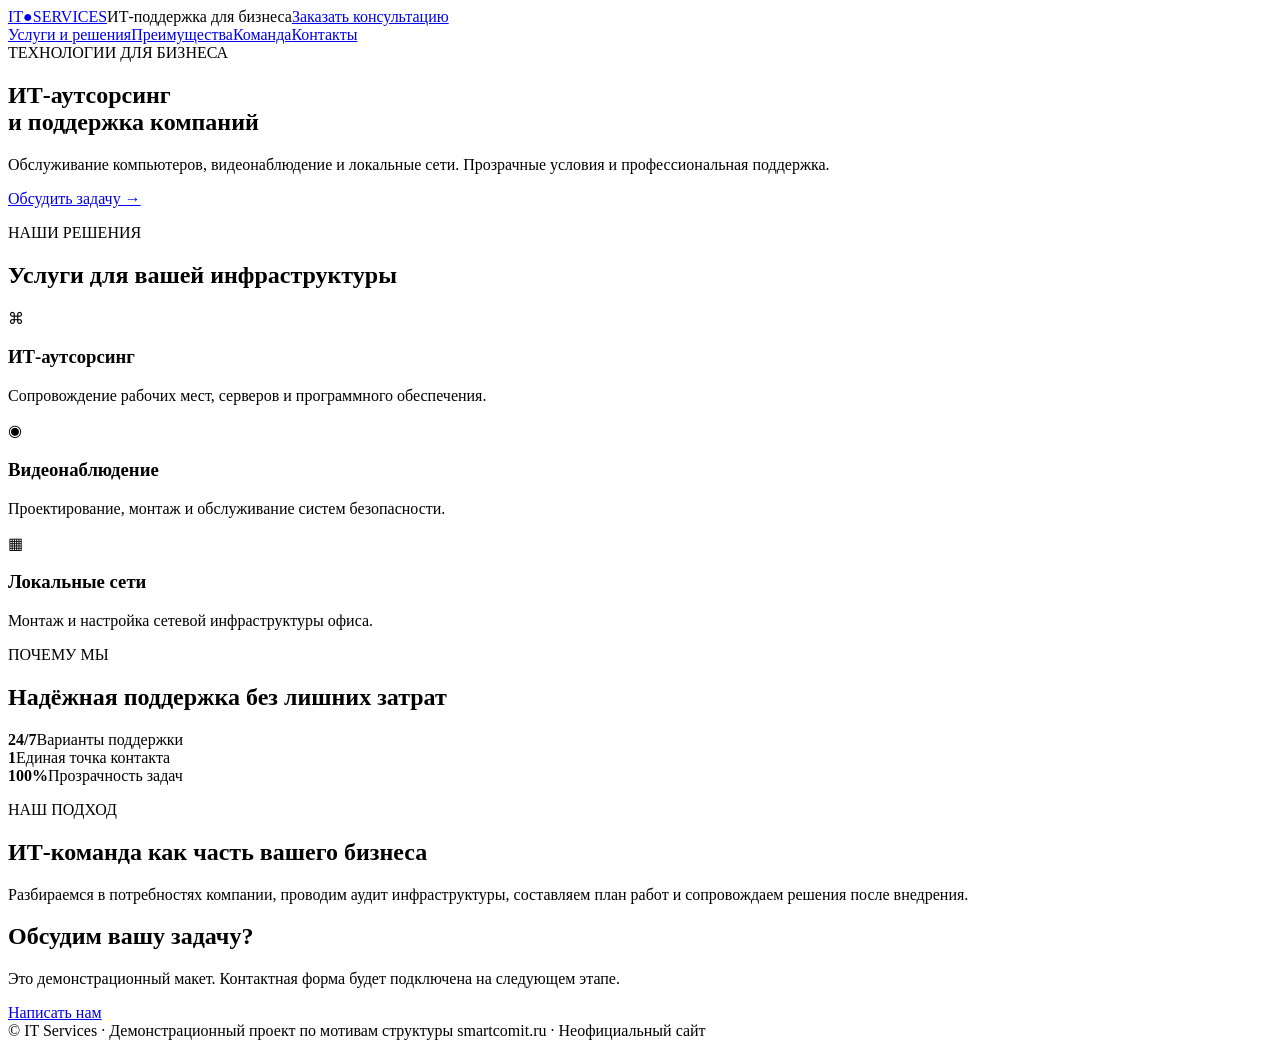
==== index.html @ dfb642a6 "Add SmartCom-inspired static prototype" ====
<!doctype html><html lang="ru"><head><meta charset="utf-8"><meta name="viewport" content="width=device-width,initial-scale=1"><title>IT Services — демонстрационный референс</title><link rel="stylesheet" href="assets/css/style.css"></head><body><header><div class="top wrap"><a class="logo" href="#">IT<span>●</span>SERVICES</a><span>ИТ-поддержка для бизнеса</span><a class="call" href="#contact">Заказать консультацию</a></div><nav><div class="wrap"><a href="#services">Услуги и решения</a><a href="#benefits">Преимущества</a><a href="#team">Команда</a><a href="#contact">Контакты</a></div></nav></header><main><section class="hero"><div class="wrap"><div class="tag">ТЕХНОЛОГИИ ДЛЯ БИЗНЕСА</div><h1>ИТ-аутсорсинг<br>и поддержка компаний</h1><p>Обслуживание компьютеров, видеонаблюдение и локальные сети. Прозрачные условия и профессиональная поддержка.</p><a class="btn" href="#contact">Обсудить задачу →</a></div></section><section class="wrap section" id="services"><p class="eyebrow">НАШИ РЕШЕНИЯ</p><h2>Услуги для вашей инфраструктуры</h2><div class="grid"><article><div class="icon">⌘</div><h3>ИТ-аутсорсинг</h3><p>Сопровождение рабочих мест, серверов и программного обеспечения.</p></article><article><div class="icon">◉</div><h3>Видеонаблюдение</h3><p>Проектирование, монтаж и обслуживание систем безопасности.</p></article><article><div class="icon">▦</div><h3>Локальные сети</h3><p>Монтаж и настройка сетевой инфраструктуры офиса.</p></article></div></section><section class="alt section" id="benefits"><div class="wrap"><p class="eyebrow">ПОЧЕМУ МЫ</p><h2>Надёжная поддержка без лишних затрат</h2><div class="stats"><div><strong>24/7</strong><span>Варианты поддержки</span></div><div><strong>1</strong><span>Единая точка контакта</span></div><div><strong>100%</strong><span>Прозрачность задач</span></div></div></div></section><section class="wrap section" id="team"><p class="eyebrow">НАШ ПОДХОД</p><h2>ИТ-команда как часть вашего бизнеса</h2><p class="narrow">Разбираемся в потребностях компании, проводим аудит инфраструктуры, составляем план работ и сопровождаем решения после внедрения.</p></section><section class="contact section" id="contact"><div class="wrap"><h2>Обсудим вашу задачу?</h2><p>Это демонстрационный макет. Контактная форма будет подключена на следующем этапе.</p><a class="btn" href="mailto:hello@example.com">Написать нам</a></div></section></main><footer><div class="wrap">© IT Services · Демонстрационный проект по мотивам структуры smartcomit.ru · Неофициальный сайт</div></footer></body></html>
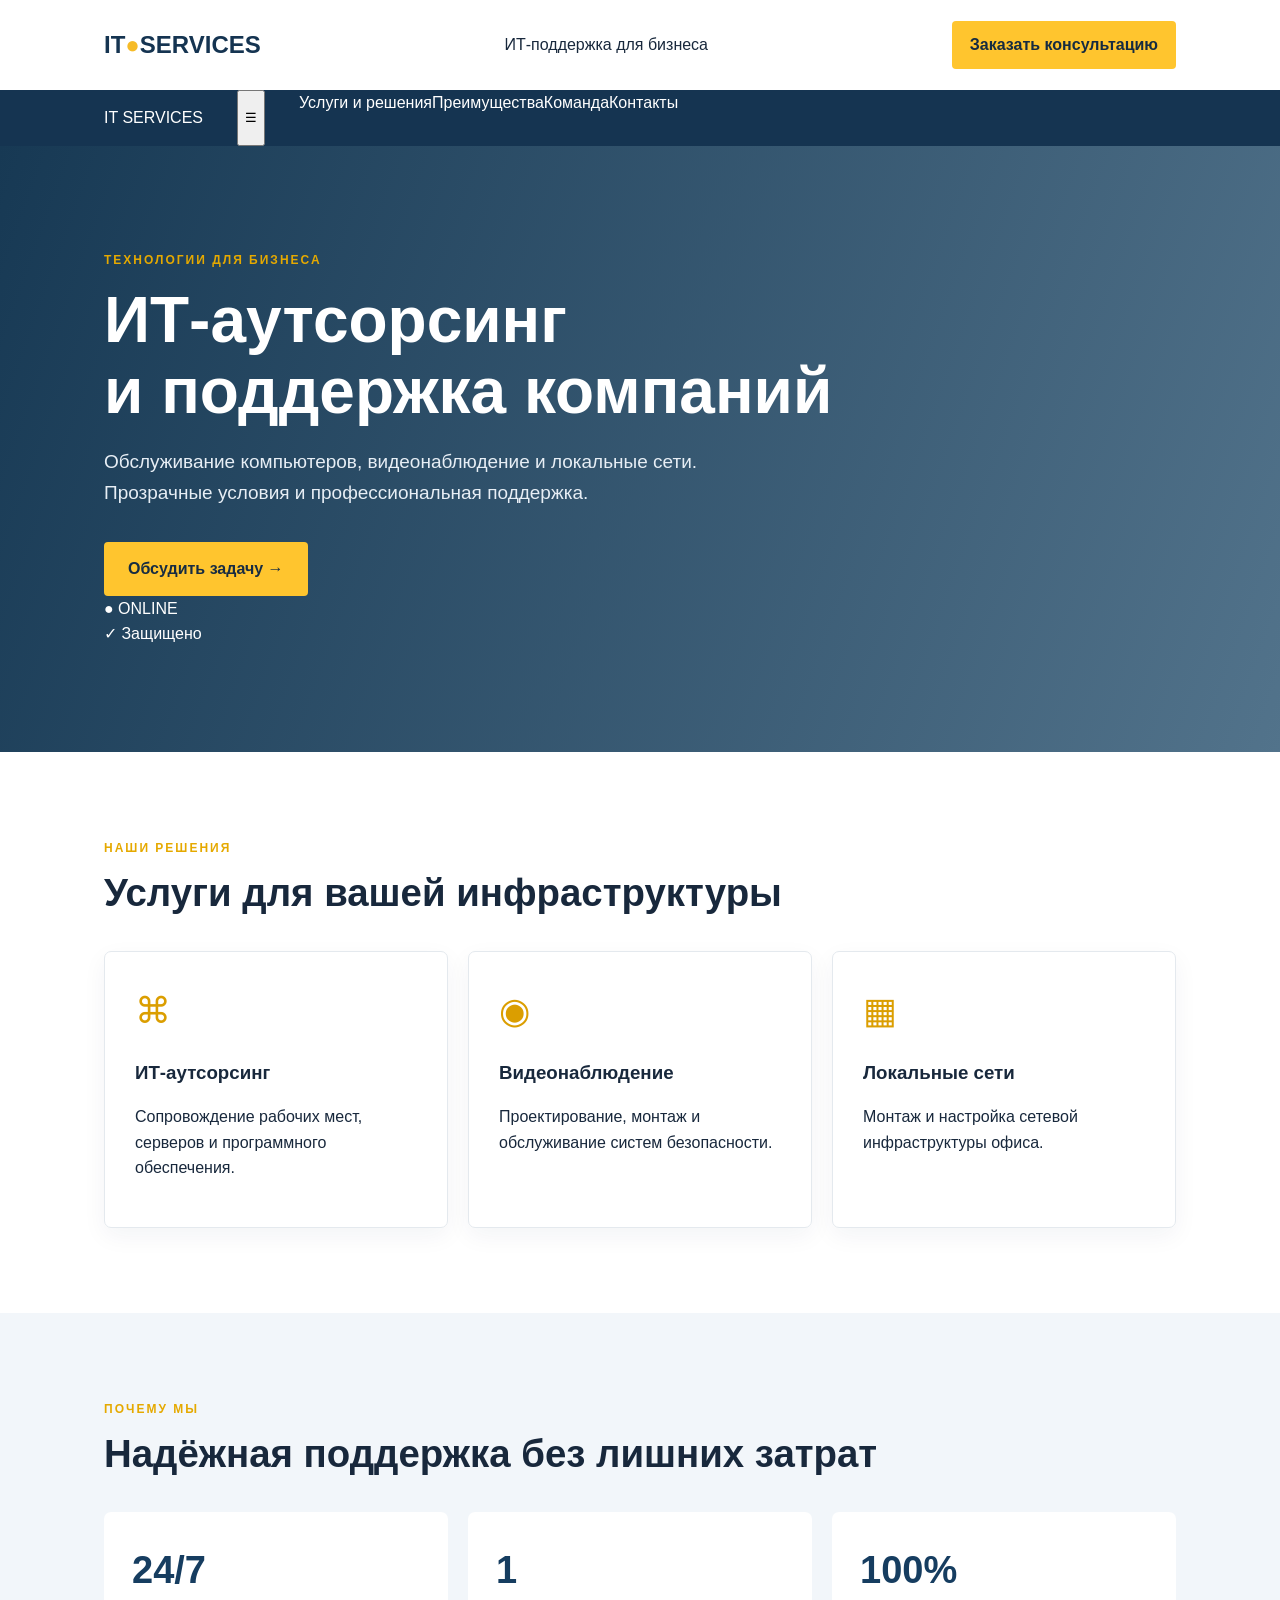
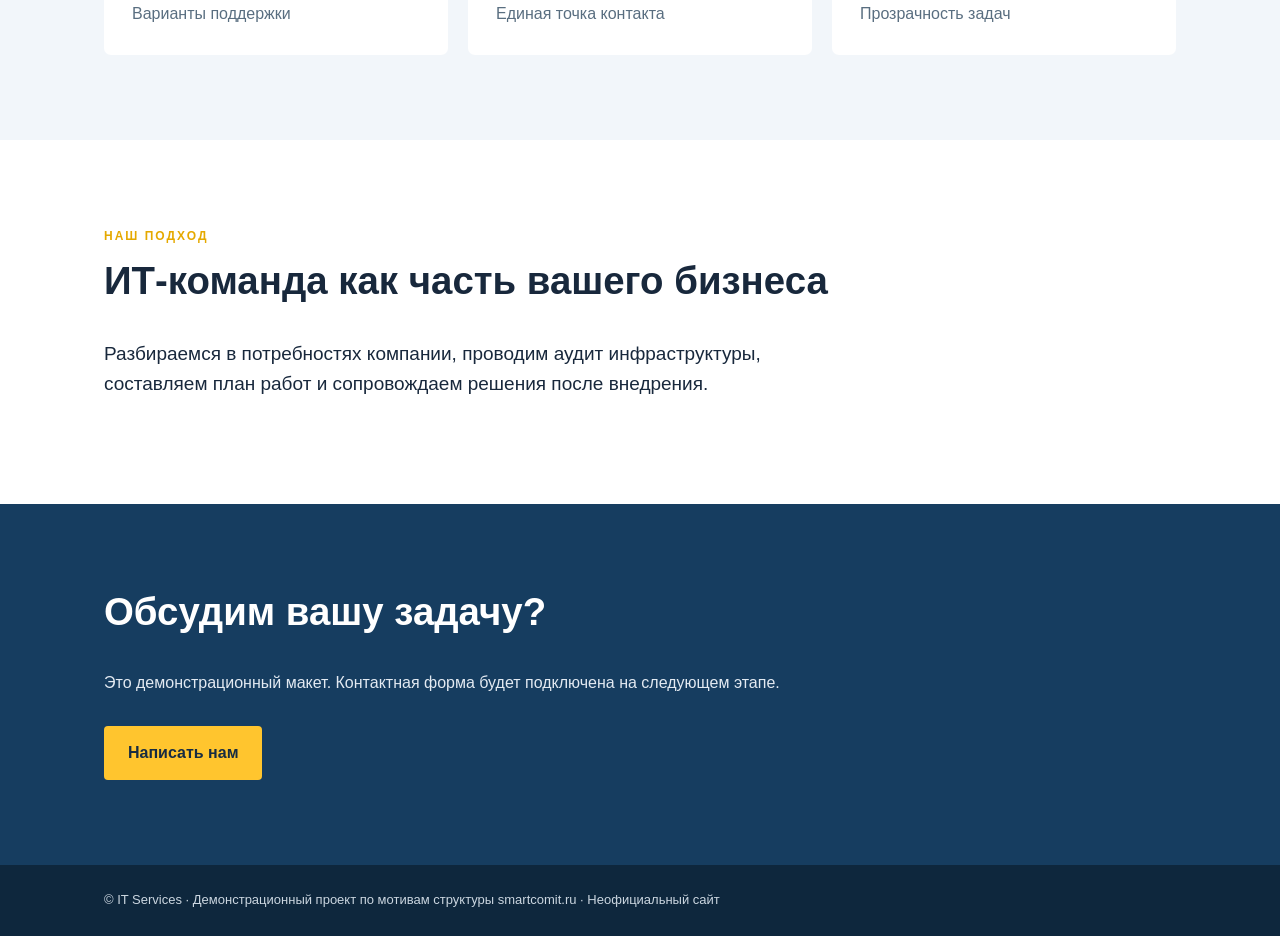
==== commit e1736fe9: "Refine hero layout and mobile navigation" ====
--- a/index.html
+++ b/index.html
@@ -1 +1 @@
-<!doctype html><html lang="ru"><head><meta charset="utf-8"><meta name="viewport" content="width=device-width,initial-scale=1"><title>IT Services — демонстрационный референс</title><link rel="stylesheet" href="assets/css/style.css"></head><body><header><div class="top wrap"><a class="logo" href="#">IT<span>●</span>SERVICES</a><span>ИТ-поддержка для бизнеса</span><a class="call" href="#contact">Заказать консультацию</a></div><nav><div class="wrap"><a href="#services">Услуги и решения</a><a href="#benefits">Преимущества</a><a href="#team">Команда</a><a href="#contact">Контакты</a></div></nav></header><main><section class="hero"><div class="wrap"><div class="tag">ТЕХНОЛОГИИ ДЛЯ БИЗНЕСА</div><h1>ИТ-аутсорсинг<br>и поддержка компаний</h1><p>Обслуживание компьютеров, видеонаблюдение и локальные сети. Прозрачные условия и профессиональная поддержка.</p><a class="btn" href="#contact">Обсудить задачу →</a></div></section><section class="wrap section" id="services"><p class="eyebrow">НАШИ РЕШЕНИЯ</p><h2>Услуги для вашей инфраструктуры</h2><div class="grid"><article><div class="icon">⌘</div><h3>ИТ-аутсорсинг</h3><p>Сопровождение рабочих мест, серверов и программного обеспечения.</p></article><article><div class="icon">◉</div><h3>Видеонаблюдение</h3><p>Проектирование, монтаж и обслуживание систем безопасности.</p></article><article><div class="icon">▦</div><h3>Локальные сети</h3><p>Монтаж и настройка сетевой инфраструктуры офиса.</p></article></div></section><section class="alt section" id="benefits"><div class="wrap"><p class="eyebrow">ПОЧЕМУ МЫ</p><h2>Надёжная поддержка без лишних затрат</h2><div class="stats"><div><strong>24/7</strong><span>Варианты поддержки</span></div><div><strong>1</strong><span>Единая точка контакта</span></div><div><strong>100%</strong><span>Прозрачность задач</span></div></div></div></section><section class="wrap section" id="team"><p class="eyebrow">НАШ ПОДХОД</p><h2>ИТ-команда как часть вашего бизнеса</h2><p class="narrow">Разбираемся в потребностях компании, проводим аудит инфраструктуры, составляем план работ и сопровождаем решения после внедрения.</p></section><section class="contact section" id="contact"><div class="wrap"><h2>Обсудим вашу задачу?</h2><p>Это демонстрационный макет. Контактная форма будет подключена на следующем этапе.</p><a class="btn" href="mailto:hello@example.com">Написать нам</a></div></section></main><footer><div class="wrap">© IT Services · Демонстрационный проект по мотивам структуры smartcomit.ru · Неофициальный сайт</div></footer></body></html>+<!doctype html><html lang="ru"><head><meta charset="utf-8"><meta name="viewport" content="width=device-width,initial-scale=1"><title>IT Services — демонстрационный референс</title><link rel="icon" href="assets/favicon.svg" type="image/svg+xml"><meta name="description" content="Демонстрационный сайт IT Services: ИТ-аутсорсинг, видеонаблюдение и локальные сети."><link rel="stylesheet" href="assets/css/style.css"></head><body><header><div class="top wrap"><a class="logo" href="#">IT<span>●</span>SERVICES</a><span>ИТ-поддержка для бизнеса</span><a class="call" href="#contact">Заказать консультацию</a></div><nav><div class="wrap"><a class="nav-brand" href="#">IT SERVICES</a><button class="menu-toggle" aria-label="Открыть меню" aria-expanded="false" aria-controls="nav-links">☰</button><div id="nav-links" class="nav-links"><a href="#services">Услуги и решения</a><a href="#benefits">Преимущества</a><a href="#team">Команда</a><a href="#contact">Контакты</a></div></div></nav></header><main><section class="hero"><div class="wrap"><div class="hero-layout"><div class="hero-copy"><div class="tag">ТЕХНОЛОГИИ ДЛЯ БИЗНЕСА</div><h1>ИТ-аутсорсинг<br>и поддержка компаний</h1><p>Обслуживание компьютеров, видеонаблюдение и локальные сети. Прозрачные условия и профессиональная поддержка.</p><a class="btn" href="#contact">Обсудить задачу →</a></div><div class="hero-art" aria-hidden="true"><div class="monitor"><div class="monitor-top"><i></i><i></i><i></i></div><div class="monitor-body"><div class="line long"></div><div class="line"></div><div class="line short"></div><div class="bars"><b></b><b></b><b></b><b></b></div></div></div><div class="float-chip chip-a">● ONLINE</div><div class="float-chip chip-b">✓ Защищено</div></div></div></section><section class="wrap section" id="services"><p class="eyebrow">НАШИ РЕШЕНИЯ</p><h2>Услуги для вашей инфраструктуры</h2><div class="grid"><article><div class="icon">⌘</div><h3>ИТ-аутсорсинг</h3><p>Сопровождение рабочих мест, серверов и программного обеспечения.</p></article><article><div class="icon">◉</div><h3>Видеонаблюдение</h3><p>Проектирование, монтаж и обслуживание систем безопасности.</p></article><article><div class="icon">▦</div><h3>Локальные сети</h3><p>Монтаж и настройка сетевой инфраструктуры офиса.</p></article></div></section><section class="alt section" id="benefits"><div class="wrap"><p class="eyebrow">ПОЧЕМУ МЫ</p><h2>Надёжная поддержка без лишних затрат</h2><div class="stats"><div><strong>24/7</strong><span>Варианты поддержки</span></div><div><strong>1</strong><span>Единая точка контакта</span></div><div><strong>100%</strong><span>Прозрачность задач</span></div></div></div></section><section class="wrap section" id="team"><p class="eyebrow">НАШ ПОДХОД</p><h2>ИТ-команда как часть вашего бизнеса</h2><p class="narrow">Разбираемся в потребностях компании, проводим аудит инфраструктуры, составляем план работ и сопровождаем решения после внедрения.</p></section><section class="contact section" id="contact"><div class="wrap"><h2>Обсудим вашу задачу?</h2><p>Это демонстрационный макет. Контактная форма будет подключена на следующем этапе.</p><a class="btn" href="mailto:hello@example.com">Написать нам</a></div></section></main><footer><div class="wrap">© IT Services · Демонстрационный проект по мотивам структуры smartcomit.ru · Неофициальный сайт</div></footer><script src="assets/js/main.js" defer></script></body></html>
--- a/assets/css/style.css
+++ b/assets/css/style.css
@@ -0,0 +1 @@
+*{box-sizing:border-box}html{scroll-behavior:smooth}body{margin:0;font-family:Arial,Helvetica,sans-serif;color:#18283c;background:#fff;line-height:1.6}.wrap{max-width:1120px;margin:auto;padding:0 24px}.top{min-height:90px;display:flex;align-items:center;justify-content:space-between;gap:20px}.logo{font-weight:900;font-size:24px;text-decoration:none;color:#153451}.logo span{color:#f6bb27}.call{background:#ffc52e;padding:11px 18px;border-radius:4px;color:#152b41;text-decoration:none;font-weight:bold}nav{background:#153451}nav .wrap{display:flex;gap:34px;flex-wrap:wrap}nav a{padding:15px 0;color:white;text-decoration:none}nav a:hover{color:#ffcc39}.hero{background:linear-gradient(110deg,#173954,#52738b);color:white;padding:105px 0}.hero .wrap{max-width:1120px}.tag,.eyebrow{font-weight:bold;letter-spacing:2px;font-size:12px;color:#e5a900}.hero h1{font-size:clamp(36px,5vw,64px);line-height:1.12;max-width:800px;margin:15px 0}.hero p{max-width:650px;font-size:19px;color:#e7eef5}.btn{display:inline-block;background:#ffc52e;color:#172c42;text-decoration:none;font-weight:bold;padding:14px 24px;border-radius:4px;margin-top:15px}.section{padding-top:75px;padding-bottom:85px}h2{font-size:clamp(27px,3vw,39px);line-height:1.2;margin:10px 0 35px}.grid{display:grid;grid-template-columns:repeat(3,1fr);gap:20px}.grid article{border:1px solid #e4e9ee;border-radius:7px;padding:30px;box-shadow:0 8px 24px #132f4c0d}.icon{font-size:36px;color:#db9e00}.grid h3{margin-bottom:8px}.alt{background:#f2f6fa}.stats{display:grid;grid-template-columns:repeat(3,1fr);gap:20px}.stats>div{background:white;padding:28px;border-radius:7px}.stats strong{display:block;font-size:38px;color:#163d60}.stats span{color:#596e80}.narrow{max-width:720px;font-size:19px}.contact{background:#163d60;color:white}.contact p{color:#e3eaf2}footer{background:#0e273d;color:#cbd6e0;padding:25px 0;font-size:13px}@media(max-width:700px){.top{flex-wrap:wrap;padding-top:18px;padding-bottom:18px}.top>span{display:none}nav .wrap{gap:17px}nav a{font-size:13px}.hero{padding:70px 0}.grid,.stats{grid-template-columns:1fr}.section{padding-top:55px;padding-bottom:60px}}
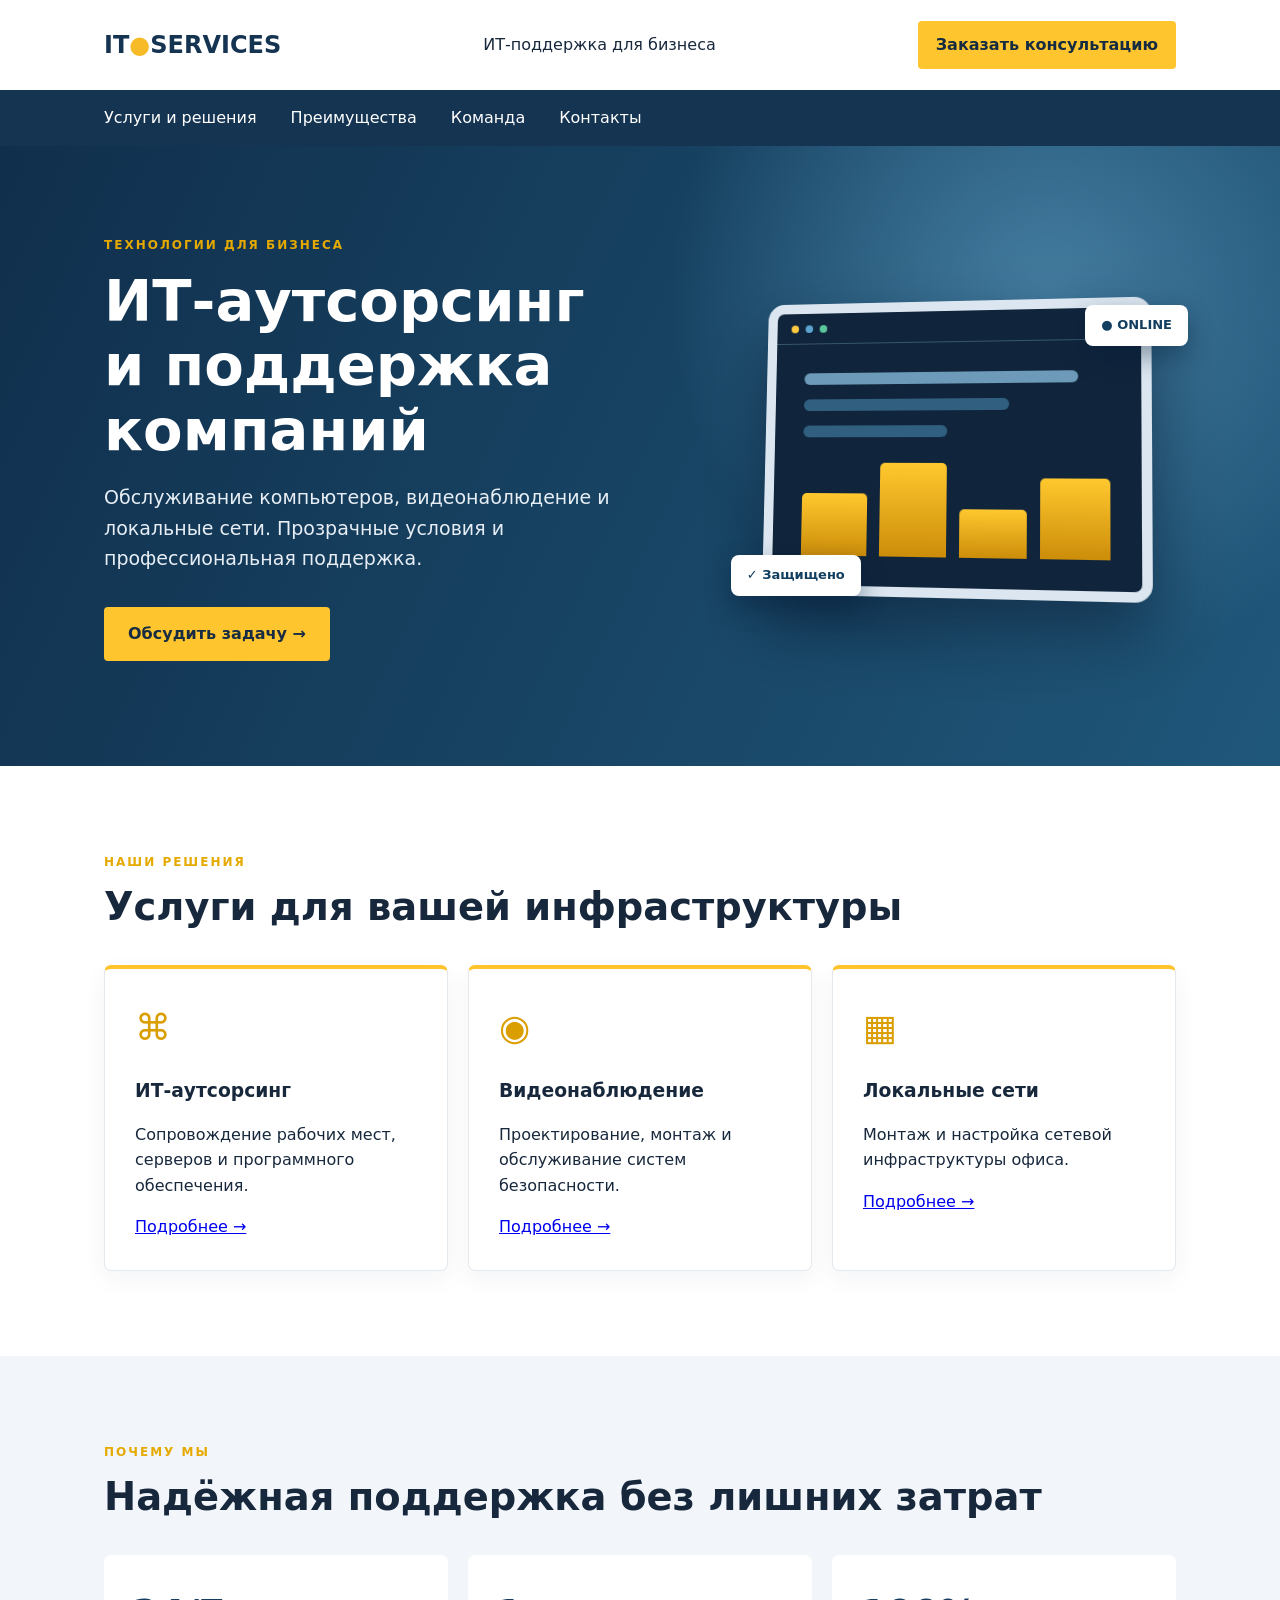
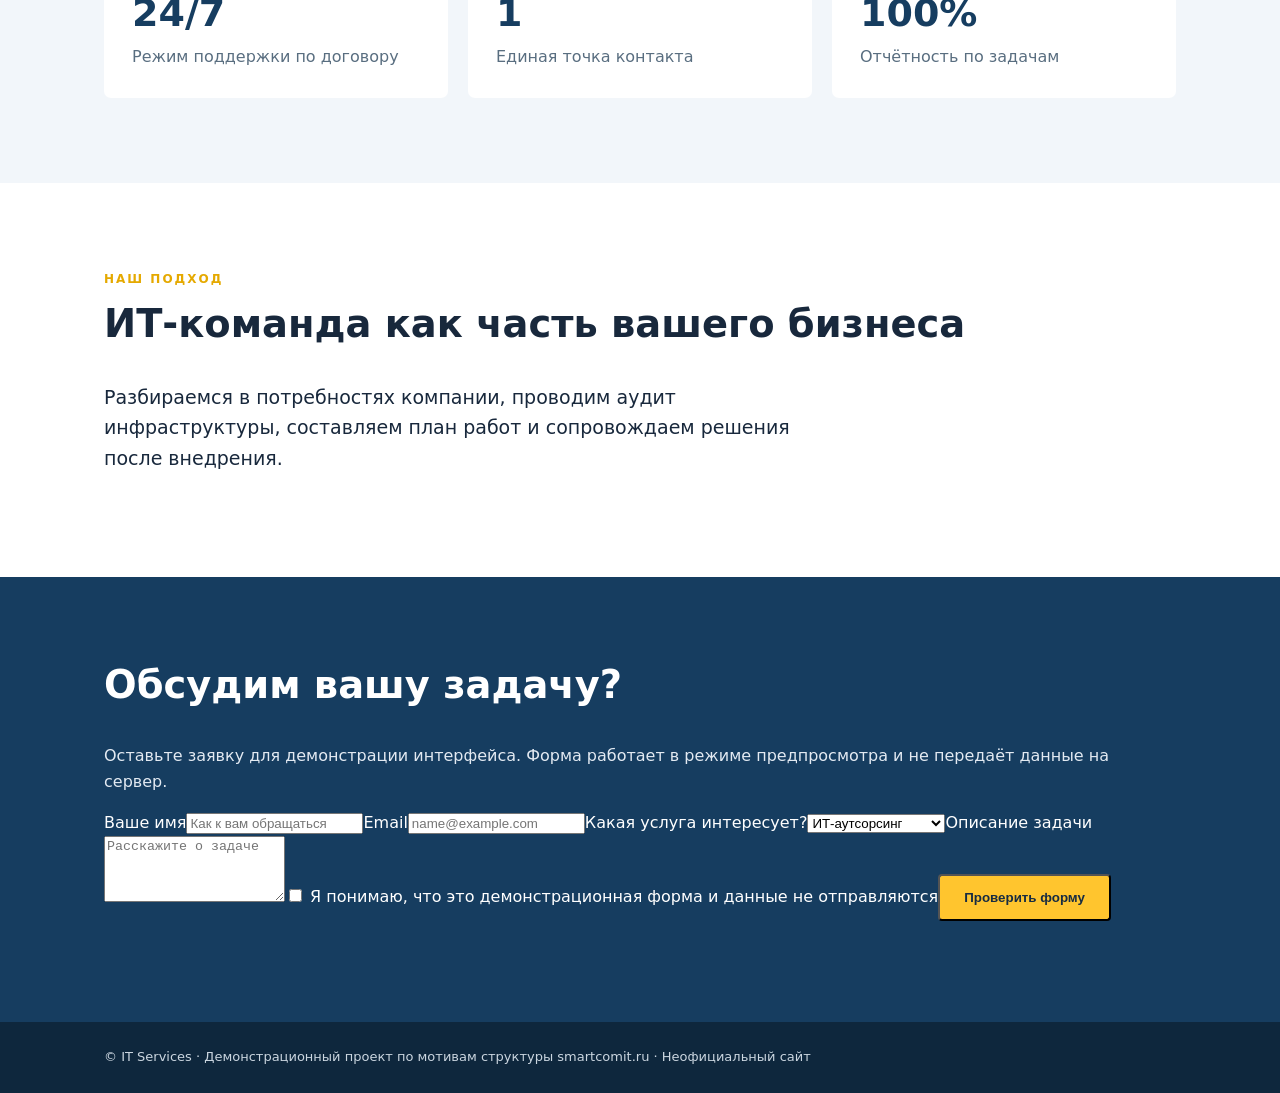
==== commit 5d939667: "Add service page links and safe demo contact form" ====
--- a/index.html
+++ b/index.html
@@ -1 +1 @@
-<!doctype html><html lang="ru"><head><meta charset="utf-8"><meta name="viewport" content="width=device-width,initial-scale=1"><title>IT Services — демонстрационный референс</title><link rel="icon" href="assets/favicon.svg" type="image/svg+xml"><meta name="description" content="Демонстрационный сайт IT Services: ИТ-аутсорсинг, видеонаблюдение и локальные сети."><link rel="stylesheet" href="assets/css/style.css"></head><body><header><div class="top wrap"><a class="logo" href="#">IT<span>●</span>SERVICES</a><span>ИТ-поддержка для бизнеса</span><a class="call" href="#contact">Заказать консультацию</a></div><nav><div class="wrap"><a class="nav-brand" href="#">IT SERVICES</a><button class="menu-toggle" aria-label="Открыть меню" aria-expanded="false" aria-controls="nav-links">☰</button><div id="nav-links" class="nav-links"><a href="#services">Услуги и решения</a><a href="#benefits">Преимущества</a><a href="#team">Команда</a><a href="#contact">Контакты</a></div></div></nav></header><main><section class="hero"><div class="wrap"><div class="hero-layout"><div class="hero-copy"><div class="tag">ТЕХНОЛОГИИ ДЛЯ БИЗНЕСА</div><h1>ИТ-аутсорсинг<br>и поддержка компаний</h1><p>Обслуживание компьютеров, видеонаблюдение и локальные сети. Прозрачные условия и профессиональная поддержка.</p><a class="btn" href="#contact">Обсудить задачу →</a></div><div class="hero-art" aria-hidden="true"><div class="monitor"><div class="monitor-top"><i></i><i></i><i></i></div><div class="monitor-body"><div class="line long"></div><div class="line"></div><div class="line short"></div><div class="bars"><b></b><b></b><b></b><b></b></div></div></div><div class="float-chip chip-a">● ONLINE</div><div class="float-chip chip-b">✓ Защищено</div></div></div></section><section class="wrap section" id="services"><p class="eyebrow">НАШИ РЕШЕНИЯ</p><h2>Услуги для вашей инфраструктуры</h2><div class="grid"><article><div class="icon">⌘</div><h3>ИТ-аутсорсинг</h3><p>Сопровождение рабочих мест, серверов и программного обеспечения.</p></article><article><div class="icon">◉</div><h3>Видеонаблюдение</h3><p>Проектирование, монтаж и обслуживание систем безопасности.</p></article><article><div class="icon">▦</div><h3>Локальные сети</h3><p>Монтаж и настройка сетевой инфраструктуры офиса.</p></article></div></section><section class="alt section" id="benefits"><div class="wrap"><p class="eyebrow">ПОЧЕМУ МЫ</p><h2>Надёжная поддержка без лишних затрат</h2><div class="stats"><div><strong>24/7</strong><span>Варианты поддержки</span></div><div><strong>1</strong><span>Единая точка контакта</span></div><div><strong>100%</strong><span>Прозрачность задач</span></div></div></div></section><section class="wrap section" id="team"><p class="eyebrow">НАШ ПОДХОД</p><h2>ИТ-команда как часть вашего бизнеса</h2><p class="narrow">Разбираемся в потребностях компании, проводим аудит инфраструктуры, составляем план работ и сопровождаем решения после внедрения.</p></section><section class="contact section" id="contact"><div class="wrap"><h2>Обсудим вашу задачу?</h2><p>Это демонстрационный макет. Контактная форма будет подключена на следующем этапе.</p><a class="btn" href="mailto:hello@example.com">Написать нам</a></div></section></main><footer><div class="wrap">© IT Services · Демонстрационный проект по мотивам структуры smartcomit.ru · Неофициальный сайт</div></footer><script src="assets/js/main.js" defer></script></body></html>+<!doctype html><html lang="ru"><head><meta charset="utf-8"><meta name="viewport" content="width=device-width,initial-scale=1"><title>IT Services — демонстрационный референс</title><link rel="icon" href="assets/favicon.svg" type="image/svg+xml"><meta name="description" content="Демонстрационный сайт IT Services: ИТ-аутсорсинг, видеонаблюдение и локальные сети."><link rel="stylesheet" href="assets/css/style.css"></head><body><header><div class="top wrap"><a class="logo" href="#">IT<span>●</span>SERVICES</a><span>ИТ-поддержка для бизнеса</span><a class="call" href="#contact">Заказать консультацию</a></div><nav><div class="wrap"><a class="nav-brand" href="#">IT SERVICES</a><button class="menu-toggle" aria-label="Открыть меню" aria-expanded="false" aria-controls="nav-links">☰</button><div id="nav-links" class="nav-links"><a href="#services">Услуги и решения</a><a href="#benefits">Преимущества</a><a href="#team">Команда</a><a href="#contact">Контакты</a></div></div></nav></header><main><section class="hero"><div class="wrap"><div class="hero-layout"><div class="hero-copy"><div class="tag">ТЕХНОЛОГИИ ДЛЯ БИЗНЕСА</div><h1>ИТ-аутсорсинг<br>и поддержка компаний</h1><p>Обслуживание компьютеров, видеонаблюдение и локальные сети. Прозрачные условия и профессиональная поддержка.</p><a class="btn" href="#contact">Обсудить задачу →</a></div><div class="hero-art" aria-hidden="true"><div class="monitor"><div class="monitor-top"><i></i><i></i><i></i></div><div class="monitor-body"><div class="line long"></div><div class="line"></div><div class="line short"></div><div class="bars"><b></b><b></b><b></b><b></b></div></div></div><div class="float-chip chip-a">● ONLINE</div><div class="float-chip chip-b">✓ Защищено</div></div></div></section><section class="wrap section" id="services"><p class="eyebrow">НАШИ РЕШЕНИЯ</p><h2>Услуги для вашей инфраструктуры</h2><div class="grid"><article><div class="icon">⌘</div><h3>ИТ-аутсорсинг</h3><p>Сопровождение рабочих мест, серверов и программного обеспечения.</p><a href="pages/outsourcing.html">Подробнее →</a></article><article><div class="icon">◉</div><h3>Видеонаблюдение</h3><p>Проектирование, монтаж и обслуживание систем безопасности.</p><a href="pages/surveillance.html">Подробнее →</a></article><article><div class="icon">▦</div><h3>Локальные сети</h3><p>Монтаж и настройка сетевой инфраструктуры офиса.</p><a href="pages/networks.html">Подробнее →</a></article></div></section><section class="alt section" id="benefits"><div class="wrap"><p class="eyebrow">ПОЧЕМУ МЫ</p><h2>Надёжная поддержка без лишних затрат</h2><div class="stats"><div><strong>24/7</strong><span>Режим поддержки по договору</span></div><div><strong>1</strong><span>Единая точка контакта</span></div><div><strong>100%</strong><span>Отчётность по задачам</span></div></div></div></section><section class="wrap section" id="team"><p class="eyebrow">НАШ ПОДХОД</p><h2>ИТ-команда как часть вашего бизнеса</h2><p class="narrow">Разбираемся в потребностях компании, проводим аудит инфраструктуры, составляем план работ и сопровождаем решения после внедрения.</p></section><section class="contact section" id="contact"><div class="wrap"><h2>Обсудим вашу задачу?</h2><p>Оставьте заявку для демонстрации интерфейса. Форма работает в режиме предпросмотра и не передаёт данные на сервер.</p><form id="lead-form" class="lead-form"><label>Ваше имя<input name="name" autocomplete="name" required minlength="2" placeholder="Как к вам обращаться"></label><label>Email<input name="email" type="email" autocomplete="email" required placeholder="name@example.com"></label><label>Какая услуга интересует?<select name="service"><option>ИТ-аутсорсинг</option><option>Видеонаблюдение</option><option>Локальные сети</option></select></label><label>Описание задачи<textarea name="message" rows="4" placeholder="Расскажите о задаче"></textarea></label><label class="consent"><input type="checkbox" required> Я понимаю, что это демонстрационная форма и данные не отправляются</label><button class="btn" type="submit">Проверить форму</button><p id="form-status" role="status" aria-live="polite"></p></form></div></section></main><footer><div class="wrap">© IT Services · Демонстрационный проект по мотивам структуры smartcomit.ru · Неофициальный сайт</div></footer><script src="assets/js/main.js" defer></script></body></html>
--- a/assets/css/style.css
+++ b/assets/css/style.css
@@ -1 +1,3 @@
-*{box-sizing:border-box}html{scroll-behavior:smooth}body{margin:0;font-family:Arial,Helvetica,sans-serif;color:#18283c;background:#fff;line-height:1.6}.wrap{max-width:1120px;margin:auto;padding:0 24px}.top{min-height:90px;display:flex;align-items:center;justify-content:space-between;gap:20px}.logo{font-weight:900;font-size:24px;text-decoration:none;color:#153451}.logo span{color:#f6bb27}.call{background:#ffc52e;padding:11px 18px;border-radius:4px;color:#152b41;text-decoration:none;font-weight:bold}nav{background:#153451}nav .wrap{display:flex;gap:34px;flex-wrap:wrap}nav a{padding:15px 0;color:white;text-decoration:none}nav a:hover{color:#ffcc39}.hero{background:linear-gradient(110deg,#173954,#52738b);color:white;padding:105px 0}.hero .wrap{max-width:1120px}.tag,.eyebrow{font-weight:bold;letter-spacing:2px;font-size:12px;color:#e5a900}.hero h1{font-size:clamp(36px,5vw,64px);line-height:1.12;max-width:800px;margin:15px 0}.hero p{max-width:650px;font-size:19px;color:#e7eef5}.btn{display:inline-block;background:#ffc52e;color:#172c42;text-decoration:none;font-weight:bold;padding:14px 24px;border-radius:4px;margin-top:15px}.section{padding-top:75px;padding-bottom:85px}h2{font-size:clamp(27px,3vw,39px);line-height:1.2;margin:10px 0 35px}.grid{display:grid;grid-template-columns:repeat(3,1fr);gap:20px}.grid article{border:1px solid #e4e9ee;border-radius:7px;padding:30px;box-shadow:0 8px 24px #132f4c0d}.icon{font-size:36px;color:#db9e00}.grid h3{margin-bottom:8px}.alt{background:#f2f6fa}.stats{display:grid;grid-template-columns:repeat(3,1fr);gap:20px}.stats>div{background:white;padding:28px;border-radius:7px}.stats strong{display:block;font-size:38px;color:#163d60}.stats span{color:#596e80}.narrow{max-width:720px;font-size:19px}.contact{background:#163d60;color:white}.contact p{color:#e3eaf2}footer{background:#0e273d;color:#cbd6e0;padding:25px 0;font-size:13px}@media(max-width:700px){.top{flex-wrap:wrap;padding-top:18px;padding-bottom:18px}.top>span{display:none}nav .wrap{gap:17px}nav a{font-size:13px}.hero{padding:70px 0}.grid,.stats{grid-template-columns:1fr}.section{padding-top:55px;padding-bottom:60px}}+*{box-sizing:border-box}html{scroll-behavior:smooth}body{margin:0;font-family:Arial,Helvetica,sans-serif;color:#18283c;background:#fff;line-height:1.6}.wrap{max-width:1120px;margin:auto;padding:0 24px}.top{min-height:90px;display:flex;align-items:center;justify-content:space-between;gap:20px}.logo{font-weight:900;font-size:24px;text-decoration:none;color:#153451}.logo span{color:#f6bb27}.call{background:#ffc52e;padding:11px 18px;border-radius:4px;color:#152b41;text-decoration:none;font-weight:bold}nav{background:#153451}nav .wrap{display:flex;gap:34px;flex-wrap:wrap}nav a{padding:15px 0;color:white;text-decoration:none}nav a:hover{color:#ffcc39}.hero{background:linear-gradient(110deg,#173954,#52738b);color:white;padding:105px 0}.hero .wrap{max-width:1120px}.tag,.eyebrow{font-weight:bold;letter-spacing:2px;font-size:12px;color:#e5a900}.hero h1{font-size:clamp(36px,5vw,64px);line-height:1.12;max-width:800px;margin:15px 0}.hero p{max-width:650px;font-size:19px;color:#e7eef5}.btn{display:inline-block;background:#ffc52e;color:#172c42;text-decoration:none;font-weight:bold;padding:14px 24px;border-radius:4px;margin-top:15px}.section{padding-top:75px;padding-bottom:85px}h2{font-size:clamp(27px,3vw,39px);line-height:1.2;margin:10px 0 35px}.grid{display:grid;grid-template-columns:repeat(3,1fr);gap:20px}.grid article{border:1px solid #e4e9ee;border-radius:7px;padding:30px;box-shadow:0 8px 24px #132f4c0d}.icon{font-size:36px;color:#db9e00}.grid h3{margin-bottom:8px}.alt{background:#f2f6fa}.stats{display:grid;grid-template-columns:repeat(3,1fr);gap:20px}.stats>div{background:white;padding:28px;border-radius:7px}.stats strong{display:block;font-size:38px;color:#163d60}.stats span{color:#596e80}.narrow{max-width:720px;font-size:19px}.contact{background:#163d60;color:white}.contact p{color:#e3eaf2}footer{background:#0e273d;color:#cbd6e0;padding:25px 0;font-size:13px}@media(max-width:700px){.top{flex-wrap:wrap;padding-top:18px;padding-bottom:18px}.top>span{display:none}nav .wrap{gap:17px}nav a{font-size:13px}.hero{padding:70px 0}.grid,.stats{grid-template-columns:1fr}.section{padding-top:55px;padding-bottom:60px}}
+/* Reference refinement */
+:root{--navy:#102e49;--blue:#164567;--yellow:#ffc42d}body{font-family:system-ui,-apple-system,"Segoe UI",Arial,sans-serif}a:focus-visible,button:focus-visible{outline:3px solid #f6b900;outline-offset:3px}.nav-brand{display:none}.nav-links{display:flex;gap:34px}.menu-toggle{display:none}.hero{position:relative;overflow:hidden;background:radial-gradient(circle at 82% 24%,#447da0 0,transparent 33%),linear-gradient(115deg,#102f4c,#1f577a);padding:90px 0 105px}.hero-layout{display:grid;grid-template-columns:1.3fr 1fr;align-items:center;gap:48px}.hero h1{font-size:clamp(38px,4.5vw,62px)}.hero-art{position:relative;min-height:335px;display:grid;place-items:center}.monitor{width:min(100%,390px);border:10px solid #dbe6f0;background:#10253c;border-radius:17px;box-shadow:0 32px 65px #081d35a0;transform:perspective(900px) rotateY(-8deg) rotateX(4deg)}.monitor-top{height:32px;border-bottom:1px solid #37566d;display:flex;gap:7px;align-items:center;padding:0 15px}.monitor-top i{width:8px;height:8px;border-radius:50%;background:#ffca41}.monitor-top i:nth-child(2){background:#5ca4d0}.monitor-top i:nth-child(3){background:#5cc79b}.monitor-body{padding:30px;min-height:230px}.line{height:12px;width:68%;background:#315f80;border-radius:8px;margin-bottom:15px}.line.long{width:90%;background:#6c9ab8}.line.short{width:48%}.bars{height:105px;display:flex;align-items:end;gap:13px}.bars b{flex:1;background:linear-gradient(#ffc82e,#cc8d0a);border-radius:5px 5px 0 0;height:60%}.bars b:nth-child(2){height:90%}.bars b:nth-child(3){height:46%}.bars b:nth-child(4){height:75%}.float-chip{position:absolute;background:white;color:#123e60;padding:10px 16px;border-radius:8px;font-size:13px;font-weight:800;box-shadow:0 10px 25px #061c3666}.chip-a{right:-12px;top:24px}.chip-b{left:0;bottom:20px}.grid article{transition:transform .2s,box-shadow .2s;border-top:4px solid var(--yellow)}.grid article:hover{transform:translateY(-5px);box-shadow:0 16px 35px #132f4c20}.btn,.call{transition:filter .2s,transform .2s}.btn:hover,.call:hover{filter:brightness(1.08);transform:translateY(-2px)}@media(max-width:800px){.hero-layout{grid-template-columns:1fr}.hero-art{min-height:290px}.hero{padding:65px 0}.nav-links{gap:20px}}@media(max-width:700px){nav .wrap{display:flex;justify-content:space-between;align-items:center;position:relative}.nav-brand{display:block;font-size:14px;font-weight:800}.menu-toggle{display:block;border:0;background:transparent;color:white;font-size:25px;cursor:pointer;padding:8px 0}.nav-links{display:none;position:absolute;top:100%;left:0;right:0;background:#153451;padding:14px 24px;z-index:10;box-shadow:0 12px 20px #061b2d33}.nav-links.open{display:flex;flex-direction:column;gap:0}.nav-links a{padding:12px 0}.hero-art{min-height:255px}.monitor{max-width:310px}.chip-a{right:0}.chip-b{left:0}}
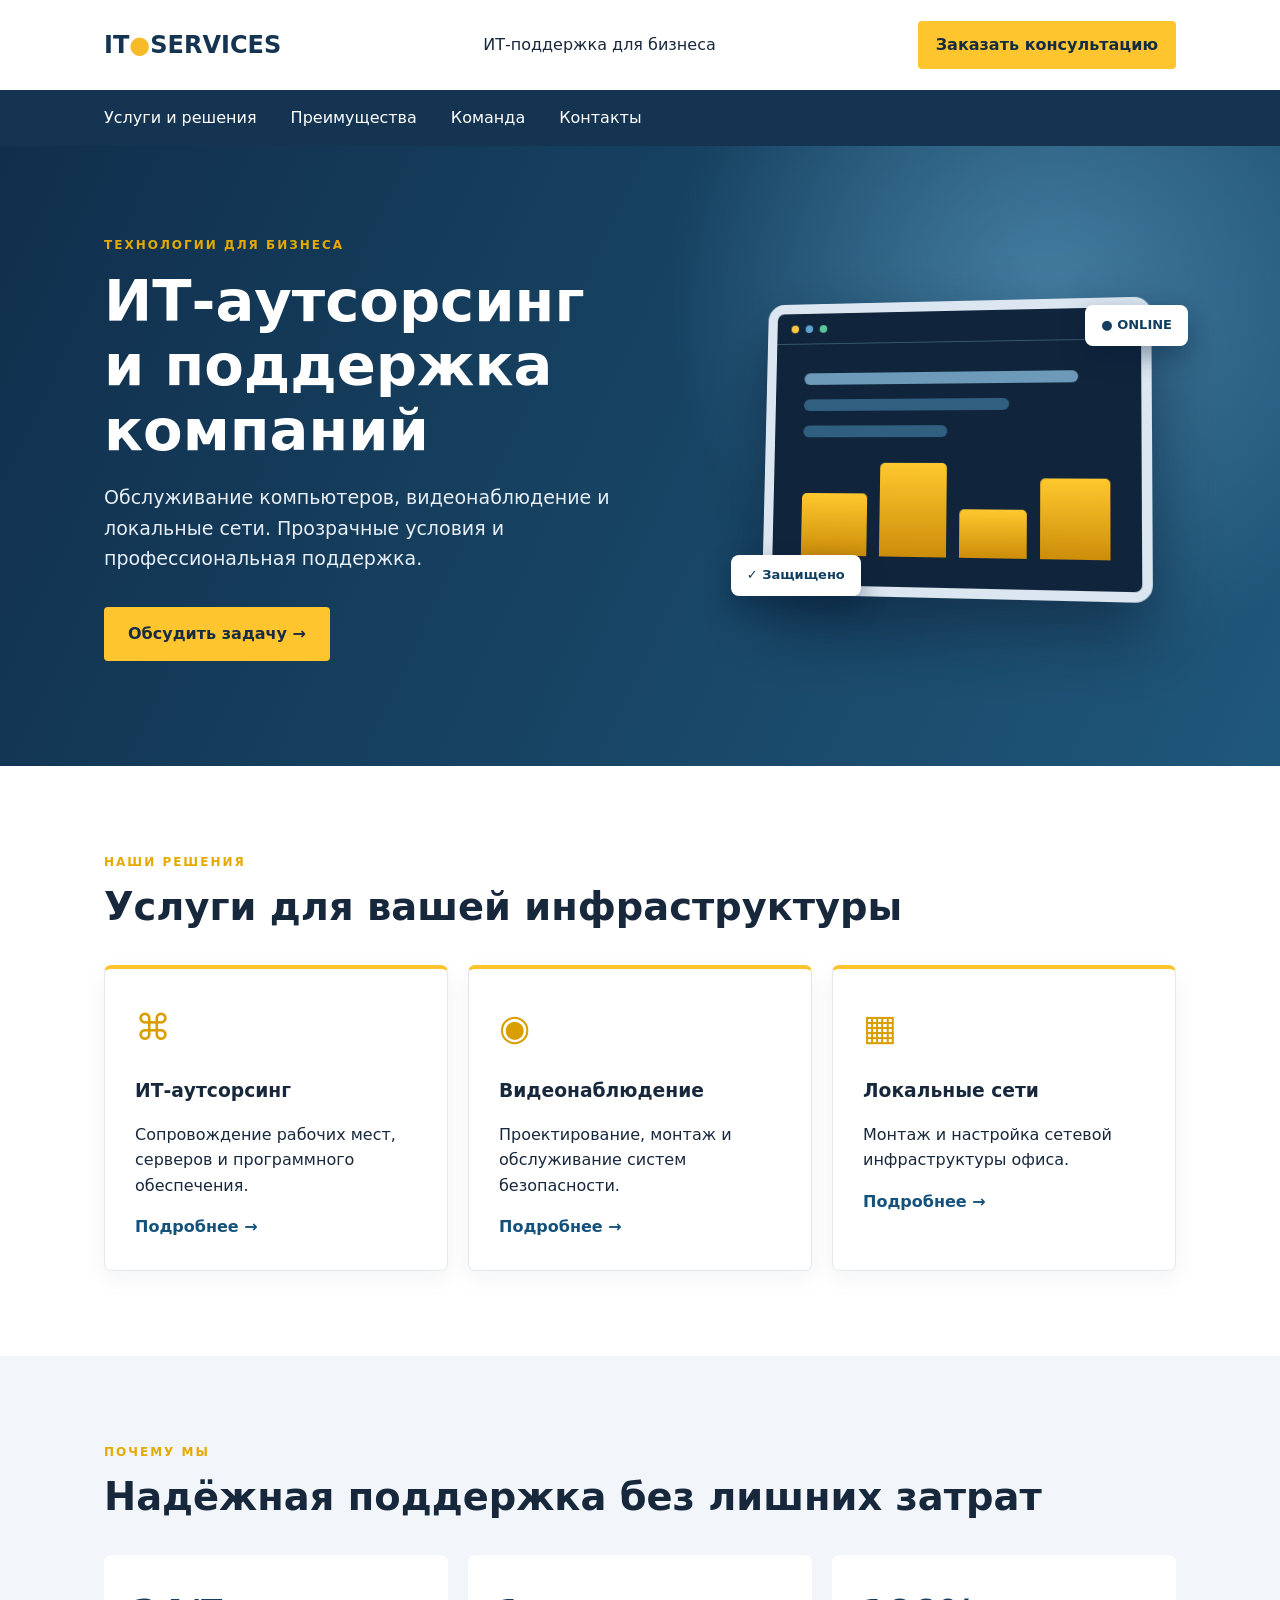
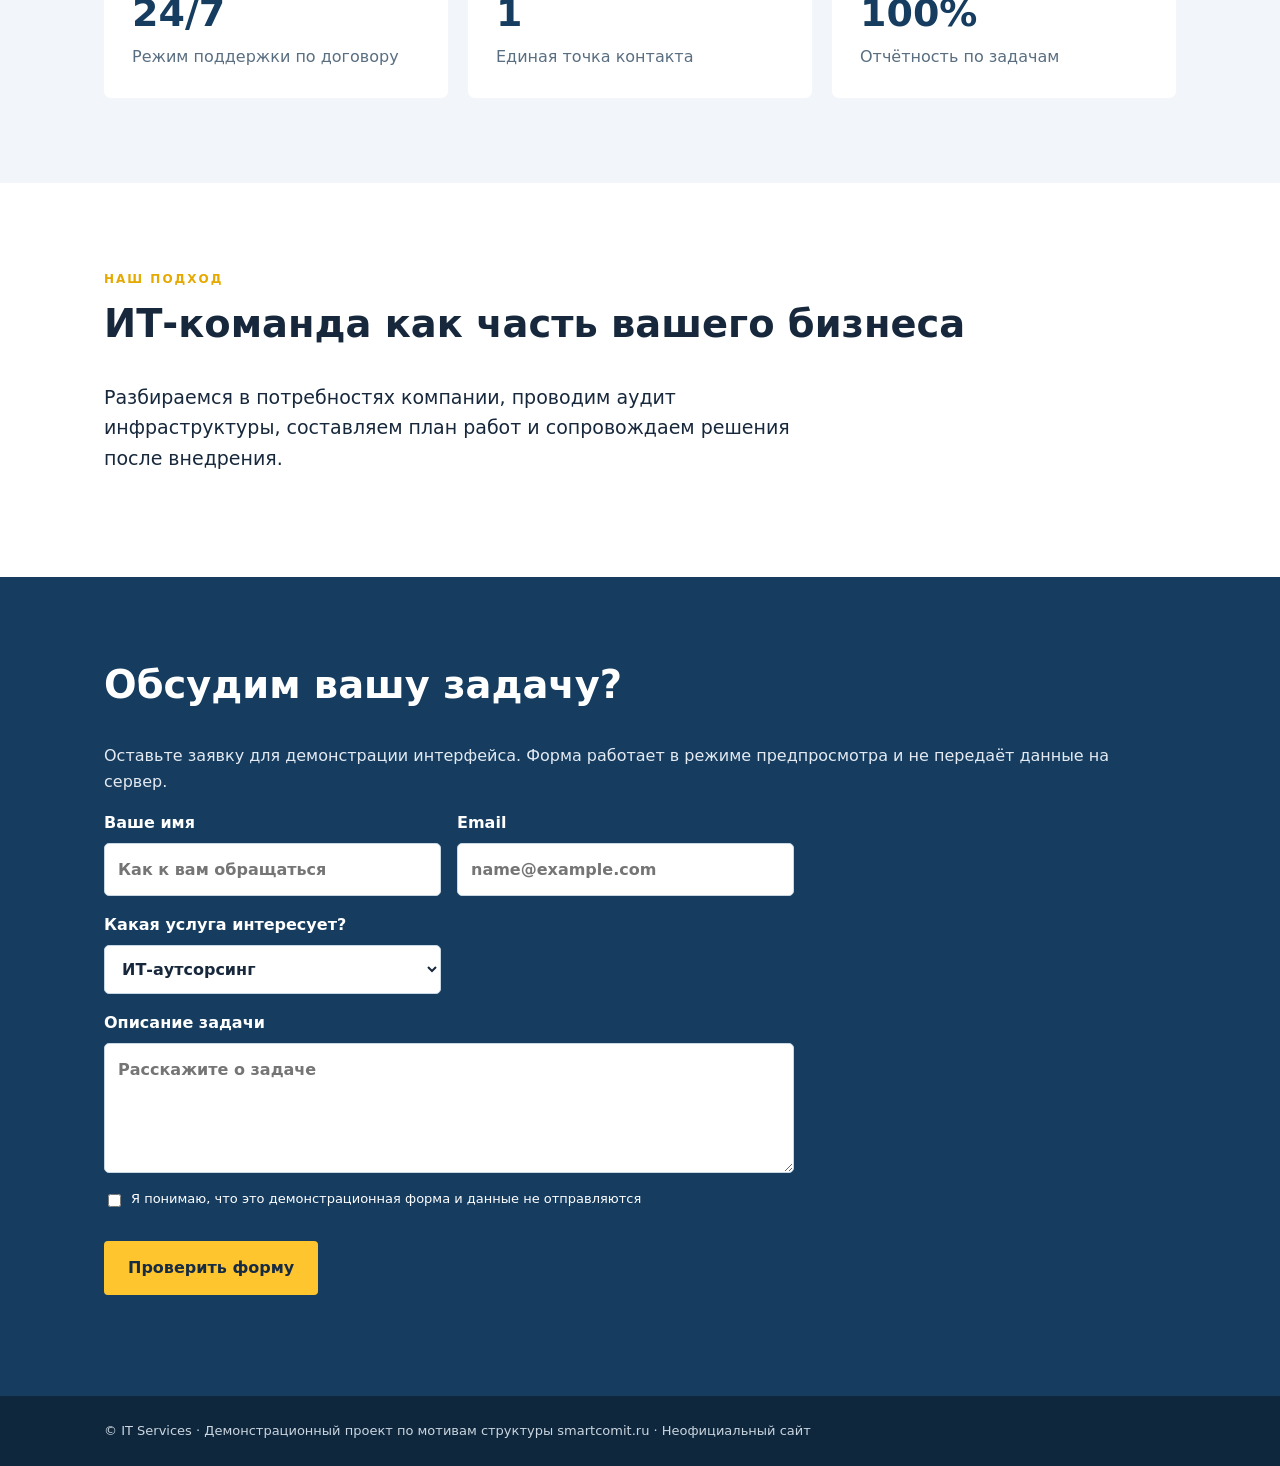
==== commit 0eb34192: "Complete service pages and demo form styling" ====
--- a/index.html
+++ b/index.html
@@ -1 +1 @@
-<!doctype html><html lang="ru"><head><meta charset="utf-8"><meta name="viewport" content="width=device-width,initial-scale=1"><title>IT Services — демонстрационный референс</title><link rel="icon" href="assets/favicon.svg" type="image/svg+xml"><meta name="description" content="Демонстрационный сайт IT Services: ИТ-аутсорсинг, видеонаблюдение и локальные сети."><link rel="stylesheet" href="assets/css/style.css"></head><body><header><div class="top wrap"><a class="logo" href="#">IT<span>●</span>SERVICES</a><span>ИТ-поддержка для бизнеса</span><a class="call" href="#contact">Заказать консультацию</a></div><nav><div class="wrap"><a class="nav-brand" href="#">IT SERVICES</a><button class="menu-toggle" aria-label="Открыть меню" aria-expanded="false" aria-controls="nav-links">☰</button><div id="nav-links" class="nav-links"><a href="#services">Услуги и решения</a><a href="#benefits">Преимущества</a><a href="#team">Команда</a><a href="#contact">Контакты</a></div></div></nav></header><main><section class="hero"><div class="wrap"><div class="hero-layout"><div class="hero-copy"><div class="tag">ТЕХНОЛОГИИ ДЛЯ БИЗНЕСА</div><h1>ИТ-аутсорсинг<br>и поддержка компаний</h1><p>Обслуживание компьютеров, видеонаблюдение и локальные сети. Прозрачные условия и профессиональная поддержка.</p><a class="btn" href="#contact">Обсудить задачу →</a></div><div class="hero-art" aria-hidden="true"><div class="monitor"><div class="monitor-top"><i></i><i></i><i></i></div><div class="monitor-body"><div class="line long"></div><div class="line"></div><div class="line short"></div><div class="bars"><b></b><b></b><b></b><b></b></div></div></div><div class="float-chip chip-a">● ONLINE</div><div class="float-chip chip-b">✓ Защищено</div></div></div></section><section class="wrap section" id="services"><p class="eyebrow">НАШИ РЕШЕНИЯ</p><h2>Услуги для вашей инфраструктуры</h2><div class="grid"><article><div class="icon">⌘</div><h3>ИТ-аутсорсинг</h3><p>Сопровождение рабочих мест, серверов и программного обеспечения.</p><a href="pages/outsourcing.html">Подробнее →</a></article><article><div class="icon">◉</div><h3>Видеонаблюдение</h3><p>Проектирование, монтаж и обслуживание систем безопасности.</p><a href="pages/surveillance.html">Подробнее →</a></article><article><div class="icon">▦</div><h3>Локальные сети</h3><p>Монтаж и настройка сетевой инфраструктуры офиса.</p><a href="pages/networks.html">Подробнее →</a></article></div></section><section class="alt section" id="benefits"><div class="wrap"><p class="eyebrow">ПОЧЕМУ МЫ</p><h2>Надёжная поддержка без лишних затрат</h2><div class="stats"><div><strong>24/7</strong><span>Режим поддержки по договору</span></div><div><strong>1</strong><span>Единая точка контакта</span></div><div><strong>100%</strong><span>Отчётность по задачам</span></div></div></div></section><section class="wrap section" id="team"><p class="eyebrow">НАШ ПОДХОД</p><h2>ИТ-команда как часть вашего бизнеса</h2><p class="narrow">Разбираемся в потребностях компании, проводим аудит инфраструктуры, составляем план работ и сопровождаем решения после внедрения.</p></section><section class="contact section" id="contact"><div class="wrap"><h2>Обсудим вашу задачу?</h2><p>Оставьте заявку для демонстрации интерфейса. Форма работает в режиме предпросмотра и не передаёт данные на сервер.</p><form id="lead-form" class="lead-form"><label>Ваше имя<input name="name" autocomplete="name" required minlength="2" placeholder="Как к вам обращаться"></label><label>Email<input name="email" type="email" autocomplete="email" required placeholder="name@example.com"></label><label>Какая услуга интересует?<select name="service"><option>ИТ-аутсорсинг</option><option>Видеонаблюдение</option><option>Локальные сети</option></select></label><label>Описание задачи<textarea name="message" rows="4" placeholder="Расскажите о задаче"></textarea></label><label class="consent"><input type="checkbox" required> Я понимаю, что это демонстрационная форма и данные не отправляются</label><button class="btn" type="submit">Проверить форму</button><p id="form-status" role="status" aria-live="polite"></p></form></div></section></main><footer><div class="wrap">© IT Services · Демонстрационный проект по мотивам структуры smartcomit.ru · Неофициальный сайт</div></footer><script src="assets/js/main.js" defer></script></body></html>+<!doctype html><html lang="ru"><head><meta charset="utf-8"><meta name="viewport" content="width=device-width,initial-scale=1"><title>IT Services — демонстрационный референс</title><link rel="icon" href="assets/favicon.svg" type="image/svg+xml"><meta name="description" content="Демонстрационный сайт IT Services: ИТ-аутсорсинг, видеонаблюдение и локальные сети."><link rel="stylesheet" href="assets/css/style.css"></head><body><header><div class="top wrap"><a class="logo" href="#">IT<span>●</span>SERVICES</a><span>ИТ-поддержка для бизнеса</span><a class="call" href="#contact">Заказать консультацию</a></div><nav><div class="wrap"><a class="nav-brand" href="#">IT SERVICES</a><button class="menu-toggle" aria-label="Открыть меню" aria-expanded="false" aria-controls="nav-links">☰</button><div id="nav-links" class="nav-links"><a href="#services">Услуги и решения</a><a href="#benefits">Преимущества</a><a href="pages/team.html">Команда</a><a href="pages/contacts.html">Контакты</a></div></div></nav></header><main><section class="hero"><div class="wrap"><div class="hero-layout"><div class="hero-copy"><div class="tag">ТЕХНОЛОГИИ ДЛЯ БИЗНЕСА</div><h1>ИТ-аутсорсинг<br>и поддержка компаний</h1><p>Обслуживание компьютеров, видеонаблюдение и локальные сети. Прозрачные условия и профессиональная поддержка.</p><a class="btn" href="#contact">Обсудить задачу →</a></div><div class="hero-art" aria-hidden="true"><div class="monitor"><div class="monitor-top"><i></i><i></i><i></i></div><div class="monitor-body"><div class="line long"></div><div class="line"></div><div class="line short"></div><div class="bars"><b></b><b></b><b></b><b></b></div></div></div><div class="float-chip chip-a">● ONLINE</div><div class="float-chip chip-b">✓ Защищено</div></div></div></section><section class="wrap section" id="services"><p class="eyebrow">НАШИ РЕШЕНИЯ</p><h2>Услуги для вашей инфраструктуры</h2><div class="grid"><article><div class="icon">⌘</div><h3>ИТ-аутсорсинг</h3><p>Сопровождение рабочих мест, серверов и программного обеспечения.</p><a href="pages/outsourcing.html">Подробнее →</a></article><article><div class="icon">◉</div><h3>Видеонаблюдение</h3><p>Проектирование, монтаж и обслуживание систем безопасности.</p><a href="pages/surveillance.html">Подробнее →</a></article><article><div class="icon">▦</div><h3>Локальные сети</h3><p>Монтаж и настройка сетевой инфраструктуры офиса.</p><a href="pages/networks.html">Подробнее →</a></article></div></section><section class="alt section" id="benefits"><div class="wrap"><p class="eyebrow">ПОЧЕМУ МЫ</p><h2>Надёжная поддержка без лишних затрат</h2><div class="stats"><div><strong>24/7</strong><span>Режим поддержки по договору</span></div><div><strong>1</strong><span>Единая точка контакта</span></div><div><strong>100%</strong><span>Отчётность по задачам</span></div></div></div></section><section class="wrap section" id="team"><p class="eyebrow">НАШ ПОДХОД</p><h2>ИТ-команда как часть вашего бизнеса</h2><p class="narrow">Разбираемся в потребностях компании, проводим аудит инфраструктуры, составляем план работ и сопровождаем решения после внедрения.</p></section><section class="contact section" id="contact"><div class="wrap"><h2>Обсудим вашу задачу?</h2><p>Оставьте заявку для демонстрации интерфейса. Форма работает в режиме предпросмотра и не передаёт данные на сервер.</p><form id="lead-form" class="lead-form"><label>Ваше имя<input name="name" autocomplete="name" required minlength="2" placeholder="Как к вам обращаться"></label><label>Email<input name="email" type="email" autocomplete="email" required placeholder="name@example.com"></label><label>Какая услуга интересует?<select name="service"><option>ИТ-аутсорсинг</option><option>Видеонаблюдение</option><option>Локальные сети</option></select></label><label>Описание задачи<textarea name="message" rows="4" placeholder="Расскажите о задаче"></textarea></label><label class="consent"><input type="checkbox" required> Я понимаю, что это демонстрационная форма и данные не отправляются</label><button class="btn" type="submit">Проверить форму</button><p id="form-status" role="status" aria-live="polite"></p></form></div></section></main><footer><div class="wrap">© IT Services · Демонстрационный проект по мотивам структуры smartcomit.ru · Неофициальный сайт</div></footer><script src="assets/js/main.js" defer></script></body></html>
--- a/assets/css/style.css
+++ b/assets/css/style.css
@@ -1,3 +1,5 @@
 *{box-sizing:border-box}html{scroll-behavior:smooth}body{margin:0;font-family:Arial,Helvetica,sans-serif;color:#18283c;background:#fff;line-height:1.6}.wrap{max-width:1120px;margin:auto;padding:0 24px}.top{min-height:90px;display:flex;align-items:center;justify-content:space-between;gap:20px}.logo{font-weight:900;font-size:24px;text-decoration:none;color:#153451}.logo span{color:#f6bb27}.call{background:#ffc52e;padding:11px 18px;border-radius:4px;color:#152b41;text-decoration:none;font-weight:bold}nav{background:#153451}nav .wrap{display:flex;gap:34px;flex-wrap:wrap}nav a{padding:15px 0;color:white;text-decoration:none}nav a:hover{color:#ffcc39}.hero{background:linear-gradient(110deg,#173954,#52738b);color:white;padding:105px 0}.hero .wrap{max-width:1120px}.tag,.eyebrow{font-weight:bold;letter-spacing:2px;font-size:12px;color:#e5a900}.hero h1{font-size:clamp(36px,5vw,64px);line-height:1.12;max-width:800px;margin:15px 0}.hero p{max-width:650px;font-size:19px;color:#e7eef5}.btn{display:inline-block;background:#ffc52e;color:#172c42;text-decoration:none;font-weight:bold;padding:14px 24px;border-radius:4px;margin-top:15px}.section{padding-top:75px;padding-bottom:85px}h2{font-size:clamp(27px,3vw,39px);line-height:1.2;margin:10px 0 35px}.grid{display:grid;grid-template-columns:repeat(3,1fr);gap:20px}.grid article{border:1px solid #e4e9ee;border-radius:7px;padding:30px;box-shadow:0 8px 24px #132f4c0d}.icon{font-size:36px;color:#db9e00}.grid h3{margin-bottom:8px}.alt{background:#f2f6fa}.stats{display:grid;grid-template-columns:repeat(3,1fr);gap:20px}.stats>div{background:white;padding:28px;border-radius:7px}.stats strong{display:block;font-size:38px;color:#163d60}.stats span{color:#596e80}.narrow{max-width:720px;font-size:19px}.contact{background:#163d60;color:white}.contact p{color:#e3eaf2}footer{background:#0e273d;color:#cbd6e0;padding:25px 0;font-size:13px}@media(max-width:700px){.top{flex-wrap:wrap;padding-top:18px;padding-bottom:18px}.top>span{display:none}nav .wrap{gap:17px}nav a{font-size:13px}.hero{padding:70px 0}.grid,.stats{grid-template-columns:1fr}.section{padding-top:55px;padding-bottom:60px}}
 /* Reference refinement */
 :root{--navy:#102e49;--blue:#164567;--yellow:#ffc42d}body{font-family:system-ui,-apple-system,"Segoe UI",Arial,sans-serif}a:focus-visible,button:focus-visible{outline:3px solid #f6b900;outline-offset:3px}.nav-brand{display:none}.nav-links{display:flex;gap:34px}.menu-toggle{display:none}.hero{position:relative;overflow:hidden;background:radial-gradient(circle at 82% 24%,#447da0 0,transparent 33%),linear-gradient(115deg,#102f4c,#1f577a);padding:90px 0 105px}.hero-layout{display:grid;grid-template-columns:1.3fr 1fr;align-items:center;gap:48px}.hero h1{font-size:clamp(38px,4.5vw,62px)}.hero-art{position:relative;min-height:335px;display:grid;place-items:center}.monitor{width:min(100%,390px);border:10px solid #dbe6f0;background:#10253c;border-radius:17px;box-shadow:0 32px 65px #081d35a0;transform:perspective(900px) rotateY(-8deg) rotateX(4deg)}.monitor-top{height:32px;border-bottom:1px solid #37566d;display:flex;gap:7px;align-items:center;padding:0 15px}.monitor-top i{width:8px;height:8px;border-radius:50%;background:#ffca41}.monitor-top i:nth-child(2){background:#5ca4d0}.monitor-top i:nth-child(3){background:#5cc79b}.monitor-body{padding:30px;min-height:230px}.line{height:12px;width:68%;background:#315f80;border-radius:8px;margin-bottom:15px}.line.long{width:90%;background:#6c9ab8}.line.short{width:48%}.bars{height:105px;display:flex;align-items:end;gap:13px}.bars b{flex:1;background:linear-gradient(#ffc82e,#cc8d0a);border-radius:5px 5px 0 0;height:60%}.bars b:nth-child(2){height:90%}.bars b:nth-child(3){height:46%}.bars b:nth-child(4){height:75%}.float-chip{position:absolute;background:white;color:#123e60;padding:10px 16px;border-radius:8px;font-size:13px;font-weight:800;box-shadow:0 10px 25px #061c3666}.chip-a{right:-12px;top:24px}.chip-b{left:0;bottom:20px}.grid article{transition:transform .2s,box-shadow .2s;border-top:4px solid var(--yellow)}.grid article:hover{transform:translateY(-5px);box-shadow:0 16px 35px #132f4c20}.btn,.call{transition:filter .2s,transform .2s}.btn:hover,.call:hover{filter:brightness(1.08);transform:translateY(-2px)}@media(max-width:800px){.hero-layout{grid-template-columns:1fr}.hero-art{min-height:290px}.hero{padding:65px 0}.nav-links{gap:20px}}@media(max-width:700px){nav .wrap{display:flex;justify-content:space-between;align-items:center;position:relative}.nav-brand{display:block;font-size:14px;font-weight:800}.menu-toggle{display:block;border:0;background:transparent;color:white;font-size:25px;cursor:pointer;padding:8px 0}.nav-links{display:none;position:absolute;top:100%;left:0;right:0;background:#153451;padding:14px 24px;z-index:10;box-shadow:0 12px 20px #061b2d33}.nav-links.open{display:flex;flex-direction:column;gap:0}.nav-links a{padding:12px 0}.hero-art{min-height:255px}.monitor{max-width:310px}.chip-a{right:0}.chip-b{left:0}}
+
+.inner-hero{background:linear-gradient(120deg,#12334f,#326b90);color:#fff;padding:80px 0}.inner-hero h1{font-size:clamp(36px,5vw,58px);margin:12px 0}.inner-hero p:not(.eyebrow){font-size:19px;max-width:680px}.inner-hero .eyebrow{color:#ffcc40}.demo-note{color:#637487;font-size:13px;margin-top:32px}.lead-form{max-width:690px;display:grid;grid-template-columns:1fr 1fr;gap:16px}.lead-form label{display:flex;flex-direction:column;gap:7px;font-weight:600}.lead-form label:has(textarea),.lead-form .consent,.lead-form #form-status{grid-column:1/-1}.lead-form input:not([type=checkbox]),.lead-form select,.lead-form textarea{width:100%;padding:13px;border:1px solid #c8d7e4;border-radius:5px;font:inherit;background:white;color:#18283c}.lead-form .consent{display:flex;flex-direction:row;align-items:flex-start;font-size:13px;font-weight:400}.lead-form .consent input{margin-top:5px}.lead-form .btn{border:0;cursor:pointer;font:inherit;font-weight:bold;justify-self:start}.lead-form #form-status{margin:0}.grid article a{color:#14527b;font-weight:bold;text-decoration:none}.grid article a:hover{text-decoration:underline}@media(max-width:700px){.lead-form{grid-template-columns:1fr}.inner-hero{padding:55px 0}}
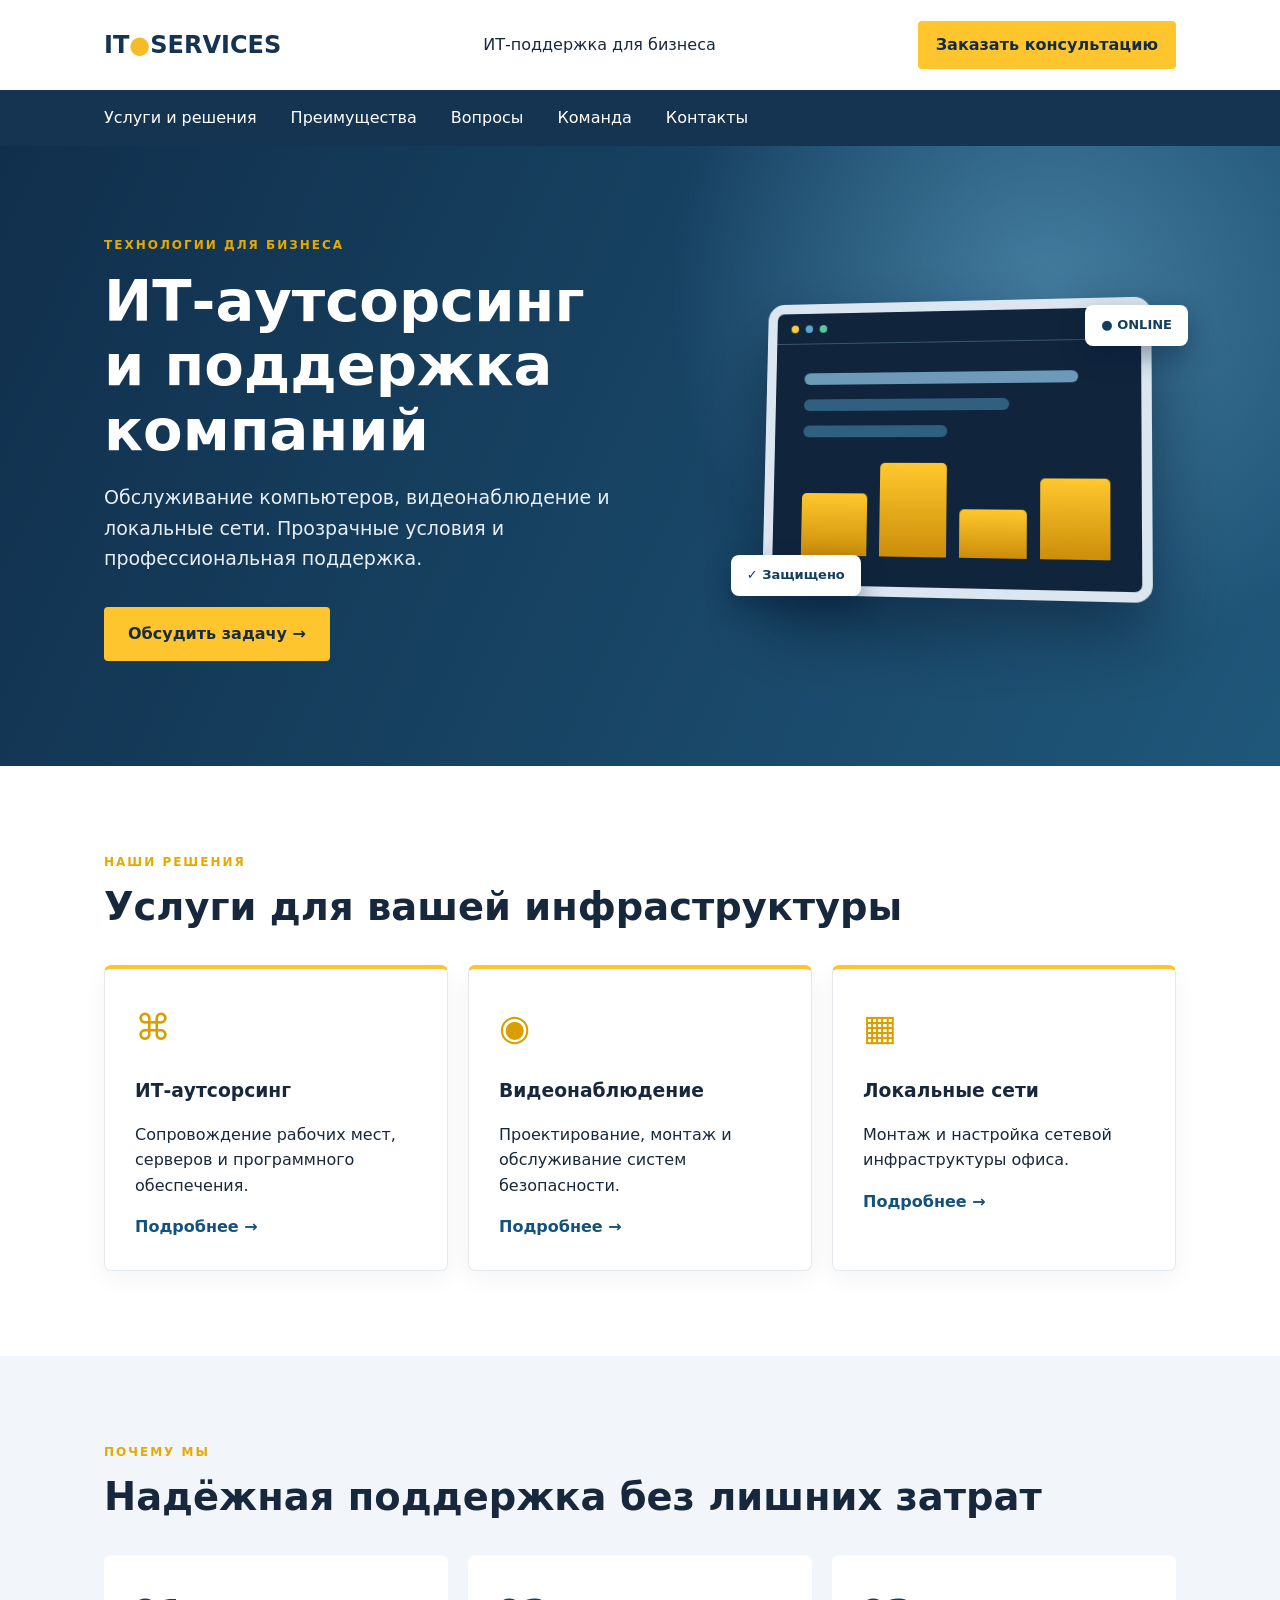
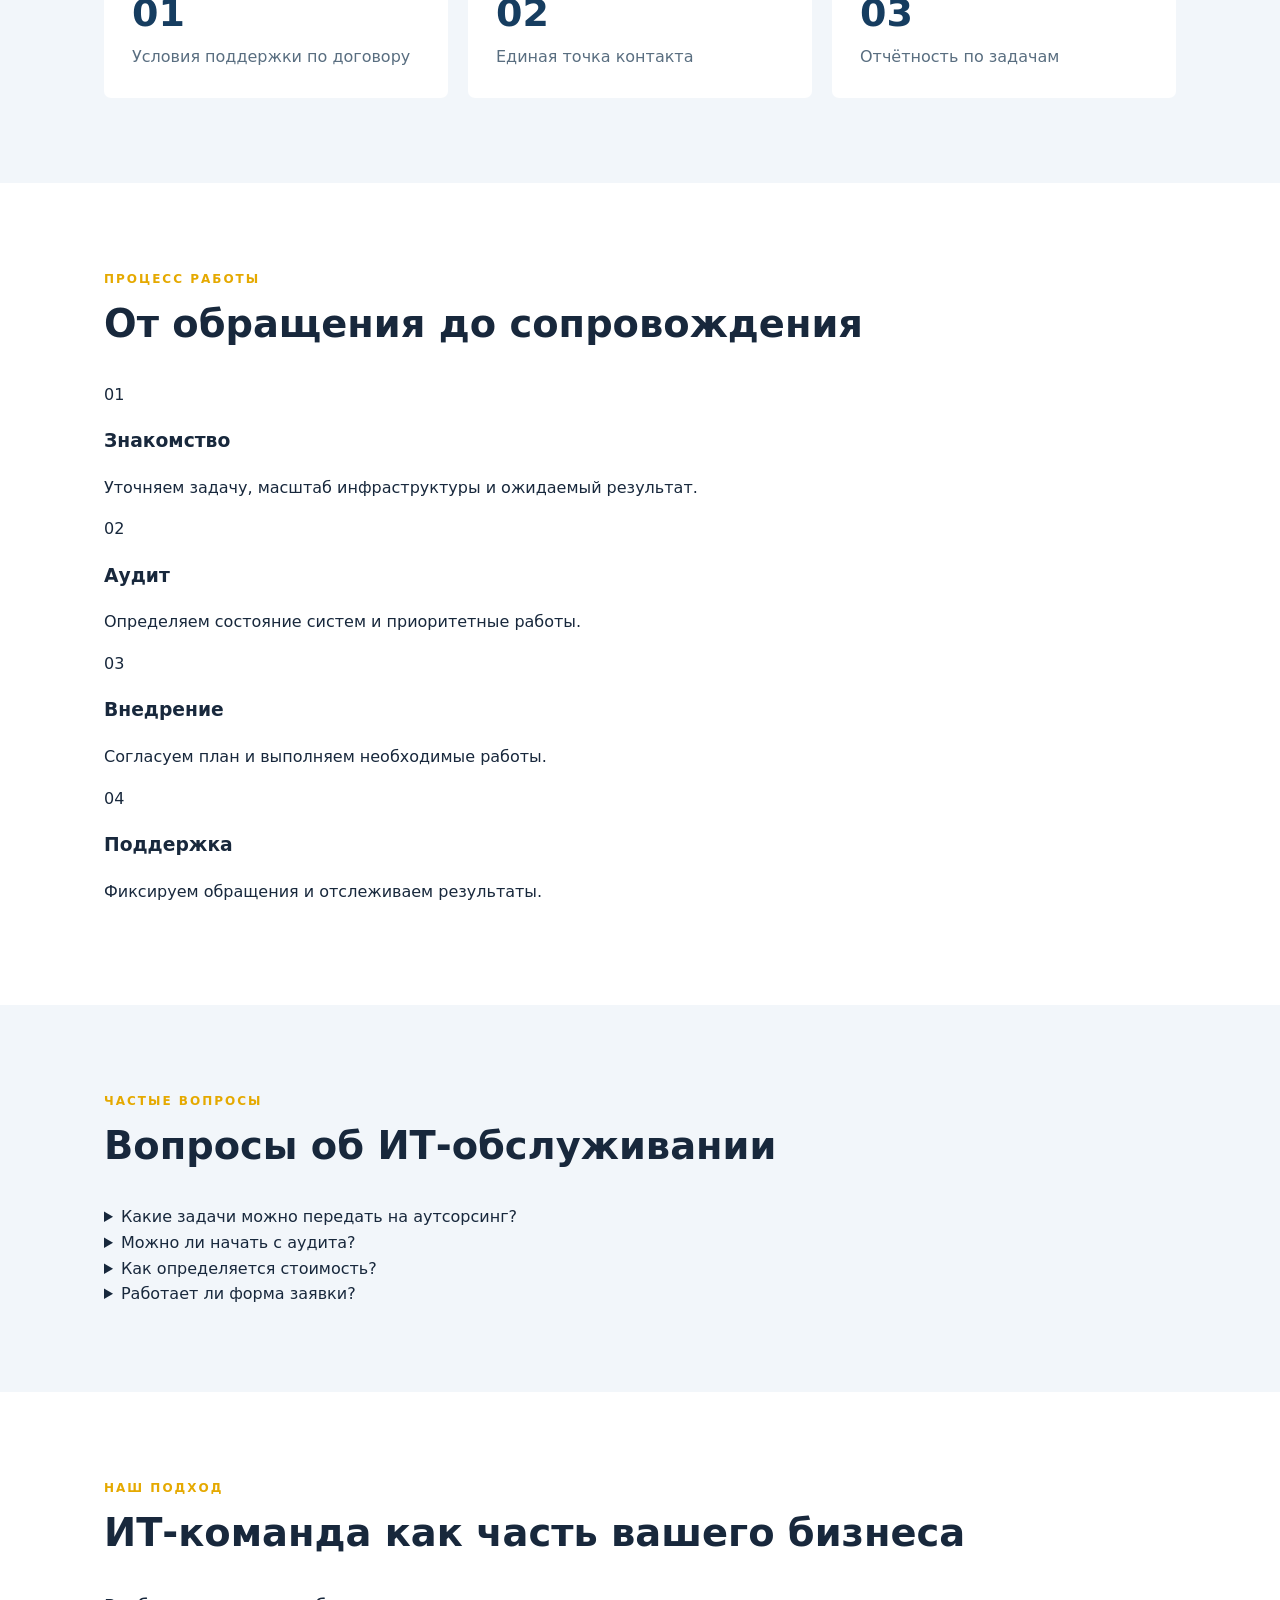
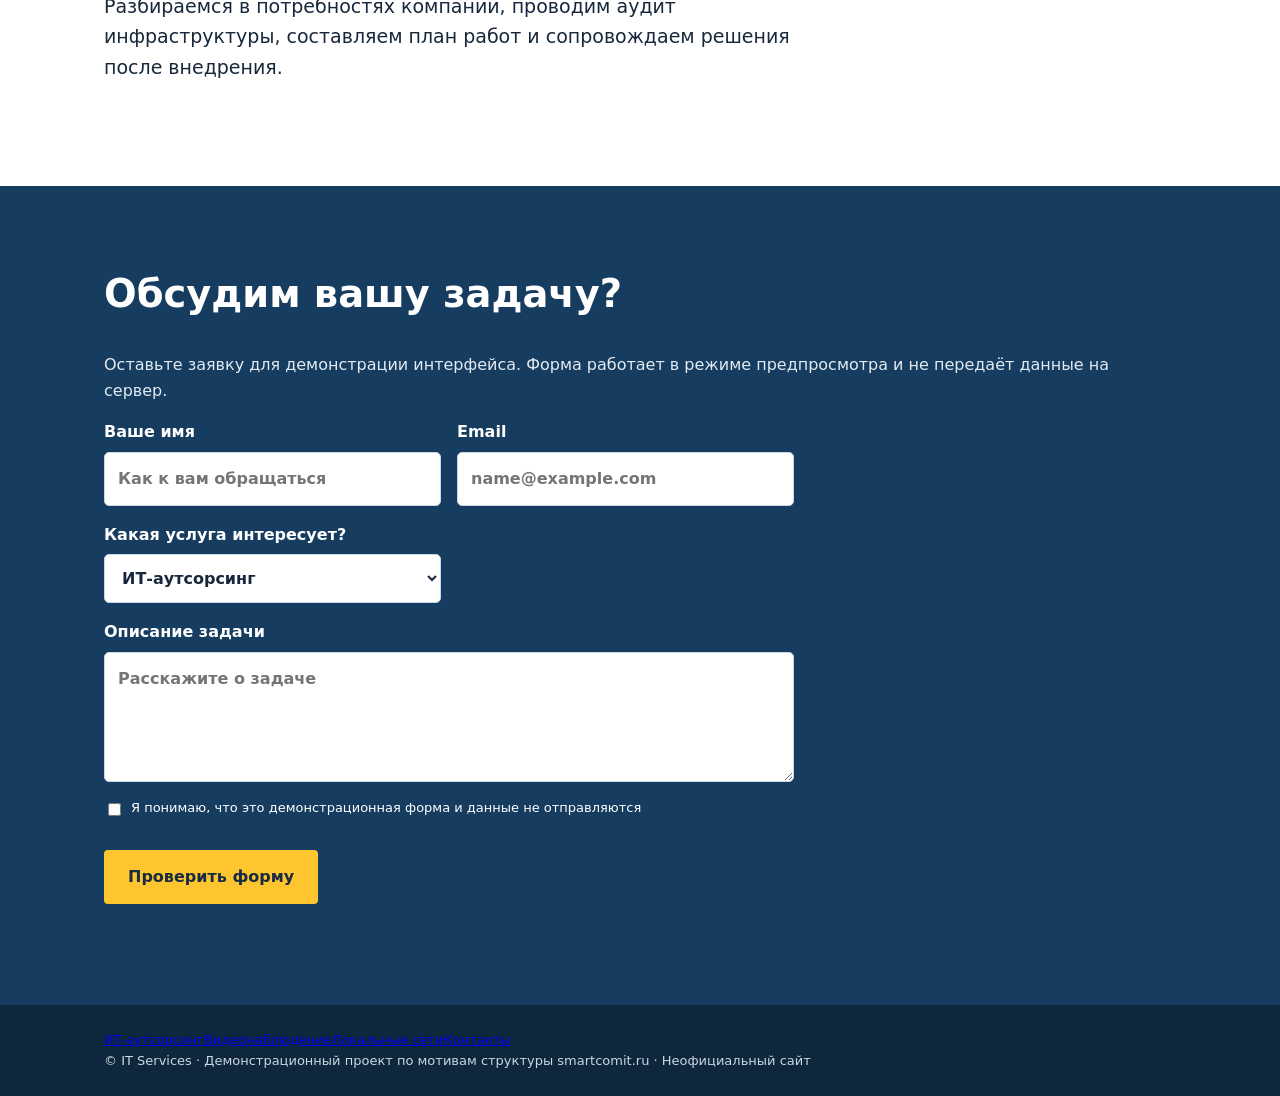
==== commit bedd09e0: "Improve site completeness: process, FAQ, footer and accessibility" ====
--- a/index.html
+++ b/index.html
@@ -1 +1 @@
-<!doctype html><html lang="ru"><head><meta charset="utf-8"><meta name="viewport" content="width=device-width,initial-scale=1"><title>IT Services — демонстрационный референс</title><link rel="icon" href="assets/favicon.svg" type="image/svg+xml"><meta name="description" content="Демонстрационный сайт IT Services: ИТ-аутсорсинг, видеонаблюдение и локальные сети."><link rel="stylesheet" href="assets/css/style.css"></head><body><header><div class="top wrap"><a class="logo" href="#">IT<span>●</span>SERVICES</a><span>ИТ-поддержка для бизнеса</span><a class="call" href="#contact">Заказать консультацию</a></div><nav><div class="wrap"><a class="nav-brand" href="#">IT SERVICES</a><button class="menu-toggle" aria-label="Открыть меню" aria-expanded="false" aria-controls="nav-links">☰</button><div id="nav-links" class="nav-links"><a href="#services">Услуги и решения</a><a href="#benefits">Преимущества</a><a href="pages/team.html">Команда</a><a href="pages/contacts.html">Контакты</a></div></div></nav></header><main><section class="hero"><div class="wrap"><div class="hero-layout"><div class="hero-copy"><div class="tag">ТЕХНОЛОГИИ ДЛЯ БИЗНЕСА</div><h1>ИТ-аутсорсинг<br>и поддержка компаний</h1><p>Обслуживание компьютеров, видеонаблюдение и локальные сети. Прозрачные условия и профессиональная поддержка.</p><a class="btn" href="#contact">Обсудить задачу →</a></div><div class="hero-art" aria-hidden="true"><div class="monitor"><div class="monitor-top"><i></i><i></i><i></i></div><div class="monitor-body"><div class="line long"></div><div class="line"></div><div class="line short"></div><div class="bars"><b></b><b></b><b></b><b></b></div></div></div><div class="float-chip chip-a">● ONLINE</div><div class="float-chip chip-b">✓ Защищено</div></div></div></section><section class="wrap section" id="services"><p class="eyebrow">НАШИ РЕШЕНИЯ</p><h2>Услуги для вашей инфраструктуры</h2><div class="grid"><article><div class="icon">⌘</div><h3>ИТ-аутсорсинг</h3><p>Сопровождение рабочих мест, серверов и программного обеспечения.</p><a href="pages/outsourcing.html">Подробнее →</a></article><article><div class="icon">◉</div><h3>Видеонаблюдение</h3><p>Проектирование, монтаж и обслуживание систем безопасности.</p><a href="pages/surveillance.html">Подробнее →</a></article><article><div class="icon">▦</div><h3>Локальные сети</h3><p>Монтаж и настройка сетевой инфраструктуры офиса.</p><a href="pages/networks.html">Подробнее →</a></article></div></section><section class="alt section" id="benefits"><div class="wrap"><p class="eyebrow">ПОЧЕМУ МЫ</p><h2>Надёжная поддержка без лишних затрат</h2><div class="stats"><div><strong>24/7</strong><span>Режим поддержки по договору</span></div><div><strong>1</strong><span>Единая точка контакта</span></div><div><strong>100%</strong><span>Отчётность по задачам</span></div></div></div></section><section class="wrap section" id="team"><p class="eyebrow">НАШ ПОДХОД</p><h2>ИТ-команда как часть вашего бизнеса</h2><p class="narrow">Разбираемся в потребностях компании, проводим аудит инфраструктуры, составляем план работ и сопровождаем решения после внедрения.</p></section><section class="contact section" id="contact"><div class="wrap"><h2>Обсудим вашу задачу?</h2><p>Оставьте заявку для демонстрации интерфейса. Форма работает в режиме предпросмотра и не передаёт данные на сервер.</p><form id="lead-form" class="lead-form"><label>Ваше имя<input name="name" autocomplete="name" required minlength="2" placeholder="Как к вам обращаться"></label><label>Email<input name="email" type="email" autocomplete="email" required placeholder="name@example.com"></label><label>Какая услуга интересует?<select name="service"><option>ИТ-аутсорсинг</option><option>Видеонаблюдение</option><option>Локальные сети</option></select></label><label>Описание задачи<textarea name="message" rows="4" placeholder="Расскажите о задаче"></textarea></label><label class="consent"><input type="checkbox" required> Я понимаю, что это демонстрационная форма и данные не отправляются</label><button class="btn" type="submit">Проверить форму</button><p id="form-status" role="status" aria-live="polite"></p></form></div></section></main><footer><div class="wrap">© IT Services · Демонстрационный проект по мотивам структуры smartcomit.ru · Неофициальный сайт</div></footer><script src="assets/js/main.js" defer></script></body></html>+<!doctype html><html lang="ru"><head><meta charset="utf-8"><meta name="viewport" content="width=device-width,initial-scale=1"><title>IT Services — демонстрационный референс</title><link rel="icon" href="assets/favicon.svg" type="image/svg+xml"><meta name="description" content="Демонстрационный сайт IT Services: ИТ-аутсорсинг, видеонаблюдение и локальные сети."><link rel="stylesheet" href="assets/css/style.css"></head><body><header><div class="top wrap"><a class="logo" href="#">IT<span>●</span>SERVICES</a><span>ИТ-поддержка для бизнеса</span><a class="call" href="#contact">Заказать консультацию</a></div><nav><div class="wrap"><a class="nav-brand" href="#">IT SERVICES</a><button class="menu-toggle" aria-label="Открыть меню" aria-expanded="false" aria-controls="nav-links">☰</button><div id="nav-links" class="nav-links"><a href="#services">Услуги и решения</a><a href="#benefits">Преимущества</a><a href="#faq">Вопросы</a><a href="pages/team.html">Команда</a><a href="pages/contacts.html">Контакты</a></div></div></nav></header><main><section class="hero"><div class="wrap"><div class="hero-layout"><div class="hero-copy"><div class="tag">ТЕХНОЛОГИИ ДЛЯ БИЗНЕСА</div><h1>ИТ-аутсорсинг<br>и поддержка компаний</h1><p>Обслуживание компьютеров, видеонаблюдение и локальные сети. Прозрачные условия и профессиональная поддержка.</p><a class="btn" href="#contact">Обсудить задачу →</a></div><div class="hero-art" aria-hidden="true"><div class="monitor"><div class="monitor-top"><i></i><i></i><i></i></div><div class="monitor-body"><div class="line long"></div><div class="line"></div><div class="line short"></div><div class="bars"><b></b><b></b><b></b><b></b></div></div></div><div class="float-chip chip-a">● ONLINE</div><div class="float-chip chip-b">✓ Защищено</div></div></div></section><section class="wrap section" id="services"><p class="eyebrow">НАШИ РЕШЕНИЯ</p><h2>Услуги для вашей инфраструктуры</h2><div class="grid"><article><div class="icon">⌘</div><h3>ИТ-аутсорсинг</h3><p>Сопровождение рабочих мест, серверов и программного обеспечения.</p><a href="pages/outsourcing.html">Подробнее →</a></article><article><div class="icon">◉</div><h3>Видеонаблюдение</h3><p>Проектирование, монтаж и обслуживание систем безопасности.</p><a href="pages/surveillance.html">Подробнее →</a></article><article><div class="icon">▦</div><h3>Локальные сети</h3><p>Монтаж и настройка сетевой инфраструктуры офиса.</p><a href="pages/networks.html">Подробнее →</a></article></div></section><section class="alt section" id="benefits"><div class="wrap"><p class="eyebrow">ПОЧЕМУ МЫ</p><h2>Надёжная поддержка без лишних затрат</h2><div class="stats"><div><strong>01</strong><span>Условия поддержки по договору</span></div><div><strong>02</strong><span>Единая точка контакта</span></div><div><strong>03</strong><span>Отчётность по задачам</span></div></div></div></section><section class="wrap section" id="workflow"><p class="eyebrow">ПРОЦЕСС РАБОТЫ</p><h2>От обращения до сопровождения</h2><div class="steps"><article><span>01</span><h3>Знакомство</h3><p>Уточняем задачу, масштаб инфраструктуры и ожидаемый результат.</p></article><article><span>02</span><h3>Аудит</h3><p>Определяем состояние систем и приоритетные работы.</p></article><article><span>03</span><h3>Внедрение</h3><p>Согласуем план и выполняем необходимые работы.</p></article><article><span>04</span><h3>Поддержка</h3><p>Фиксируем обращения и отслеживаем результаты.</p></article></div></section><section class="alt section" id="faq"><div class="wrap"><p class="eyebrow">ЧАСТЫЕ ВОПРОСЫ</p><h2>Вопросы об ИТ-обслуживании</h2><div class="faq"><details><summary>Какие задачи можно передать на аутсорсинг?</summary><p>Поддержку компьютеров и пользователей, сетевое администрирование, настройку резервного копирования и обслуживание оборудования.</p></details><details><summary>Можно ли начать с аудита?</summary><p>Да, обследование инфраструктуры помогает определить объём работ и сформировать план.</p></details><details><summary>Как определяется стоимость?</summary><p>Обычно учитываются количество рабочих мест, серверов, объектов и согласованный уровень обслуживания. Цены здесь не указаны, поскольку сайт демонстрационный.</p></details><details><summary>Работает ли форма заявки?</summary><p>Сейчас форма только проверяет поля в браузере. Данные не сохраняются и не отправляются.</p></details></div></div></section><section class="wrap section" id="team"><p class="eyebrow">НАШ ПОДХОД</p><h2>ИТ-команда как часть вашего бизнеса</h2><p class="narrow">Разбираемся в потребностях компании, проводим аудит инфраструктуры, составляем план работ и сопровождаем решения после внедрения.</p></section><section class="contact section" id="contact"><div class="wrap"><h2>Обсудим вашу задачу?</h2><p>Оставьте заявку для демонстрации интерфейса. Форма работает в режиме предпросмотра и не передаёт данные на сервер.</p><form id="lead-form" class="lead-form"><label>Ваше имя<input name="name" autocomplete="name" required minlength="2" placeholder="Как к вам обращаться"></label><label>Email<input name="email" type="email" autocomplete="email" required placeholder="name@example.com"></label><label>Какая услуга интересует?<select name="service"><option>ИТ-аутсорсинг</option><option>Видеонаблюдение</option><option>Локальные сети</option></select></label><label>Описание задачи<textarea name="message" rows="4" placeholder="Расскажите о задаче"></textarea></label><label class="consent"><input type="checkbox" required> Я понимаю, что это демонстрационная форма и данные не отправляются</label><button class="btn" type="submit">Проверить форму</button><p id="form-status" role="status" aria-live="polite"></p></form></div></section></main><footer><div class="wrap"><div class="footer-links"><a href="pages/outsourcing.html">ИТ-аутсорсинг</a><a href="pages/surveillance.html">Видеонаблюдение</a><a href="pages/networks.html">Локальные сети</a><a href="pages/contacts.html">Контакты</a></div>© IT Services · Демонстрационный проект по мотивам структуры smartcomit.ru · Неофициальный сайт</div></footer><script src="assets/js/main.js" defer></script></body></html>
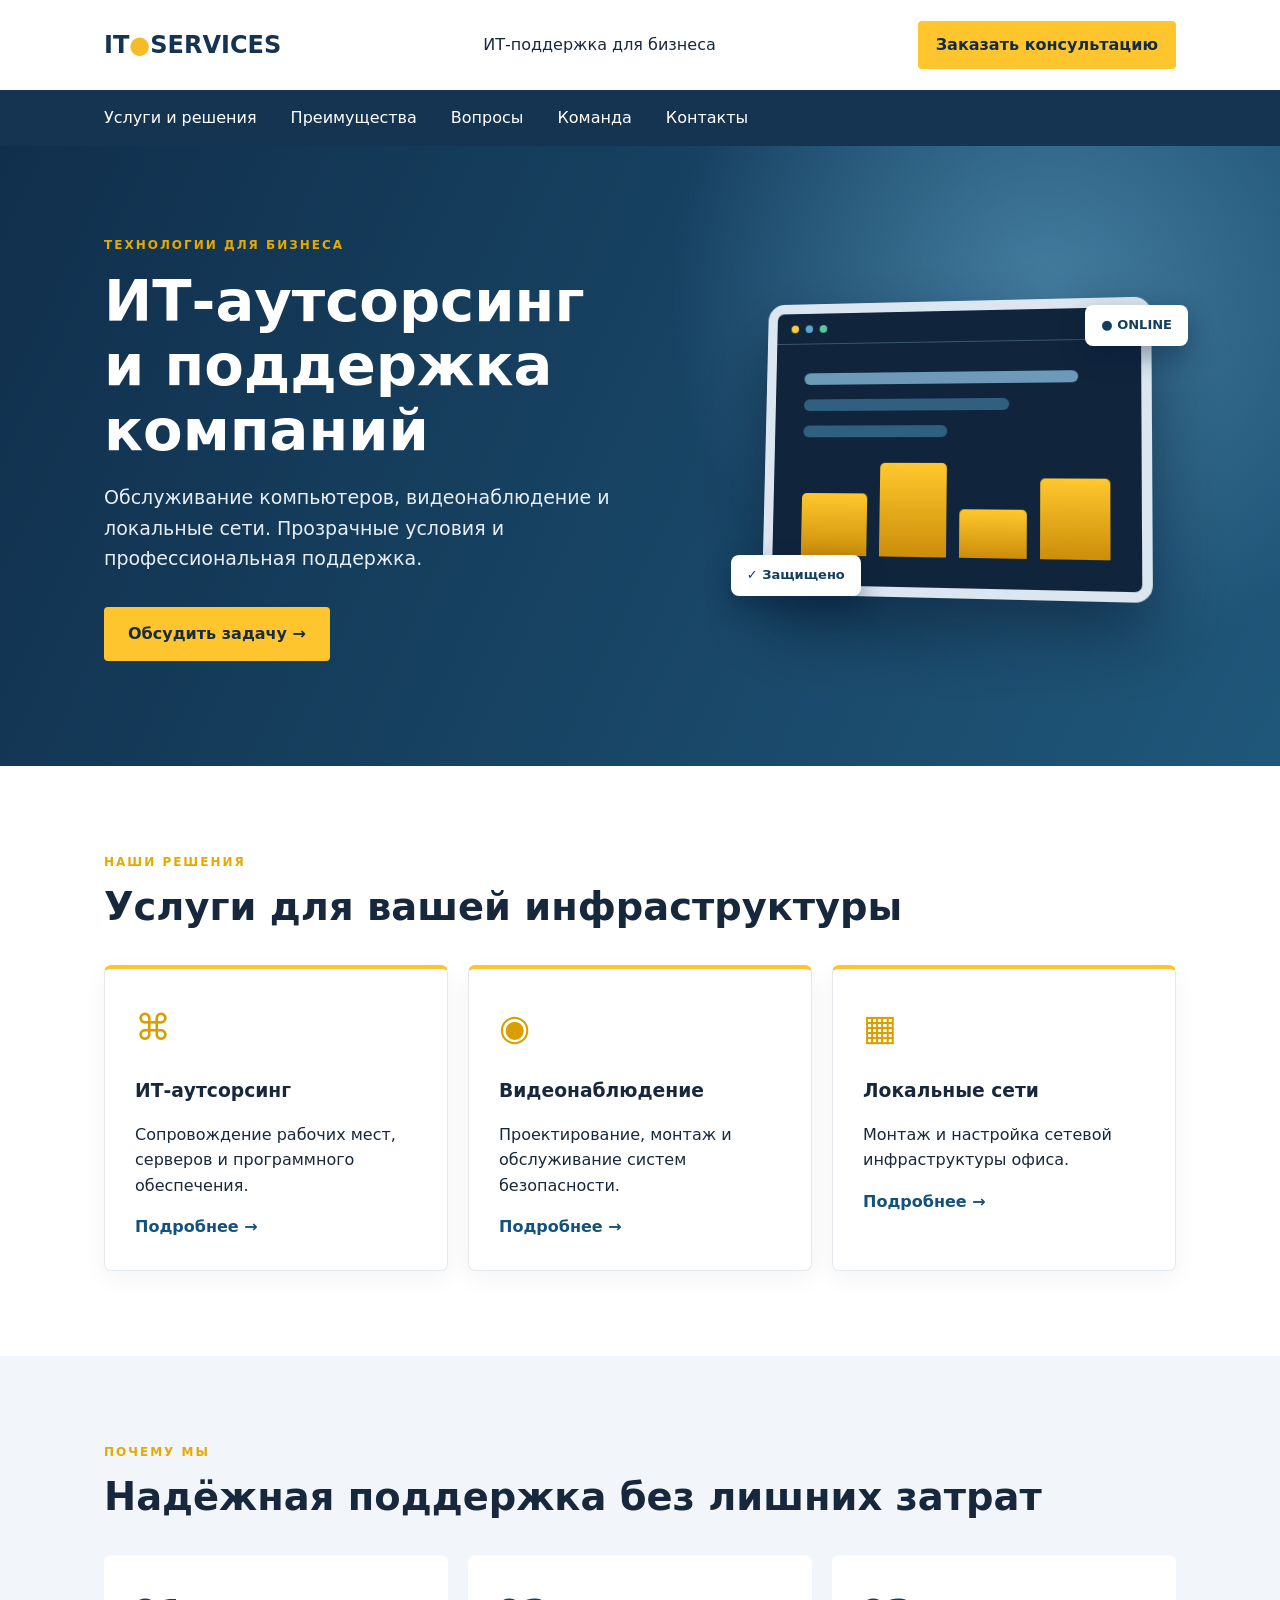
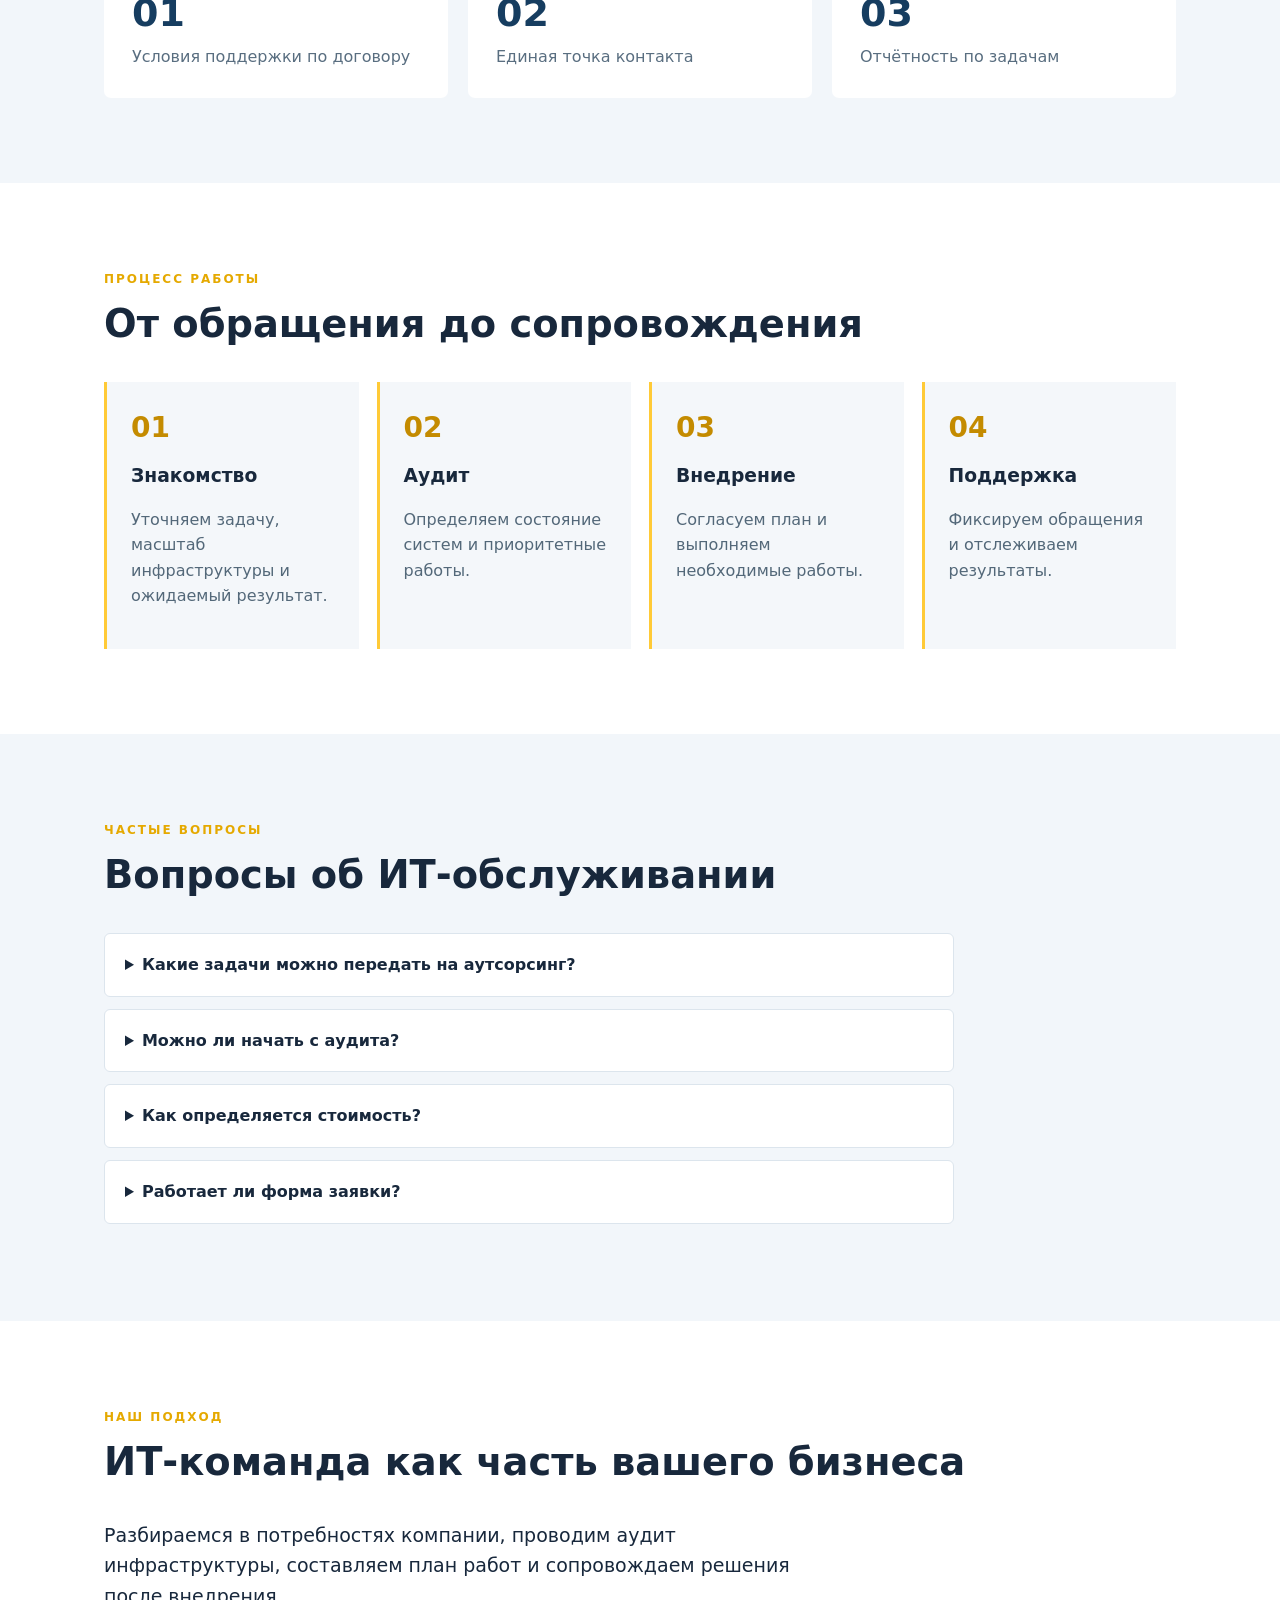
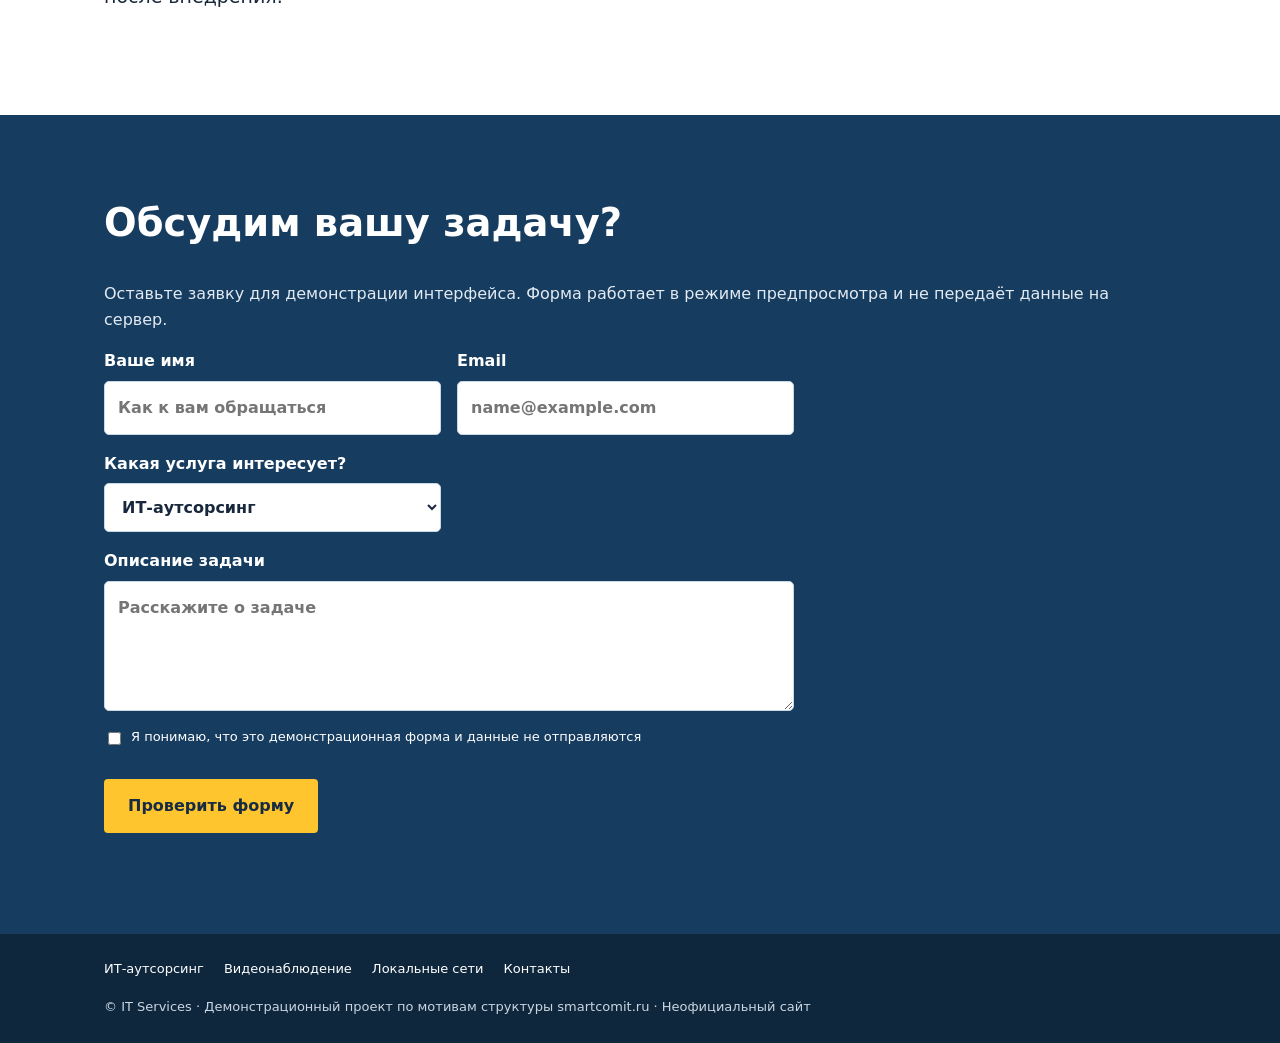
==== commit c3081f23: "Document release and improve sharing metadata" ====
--- a/index.html
+++ b/index.html
@@ -1 +1 @@
-<!doctype html><html lang="ru"><head><meta charset="utf-8"><meta name="viewport" content="width=device-width,initial-scale=1"><title>IT Services — демонстрационный референс</title><link rel="icon" href="assets/favicon.svg" type="image/svg+xml"><meta name="description" content="Демонстрационный сайт IT Services: ИТ-аутсорсинг, видеонаблюдение и локальные сети."><link rel="stylesheet" href="assets/css/style.css"></head><body><header><div class="top wrap"><a class="logo" href="#">IT<span>●</span>SERVICES</a><span>ИТ-поддержка для бизнеса</span><a class="call" href="#contact">Заказать консультацию</a></div><nav><div class="wrap"><a class="nav-brand" href="#">IT SERVICES</a><button class="menu-toggle" aria-label="Открыть меню" aria-expanded="false" aria-controls="nav-links">☰</button><div id="nav-links" class="nav-links"><a href="#services">Услуги и решения</a><a href="#benefits">Преимущества</a><a href="#faq">Вопросы</a><a href="pages/team.html">Команда</a><a href="pages/contacts.html">Контакты</a></div></div></nav></header><main><section class="hero"><div class="wrap"><div class="hero-layout"><div class="hero-copy"><div class="tag">ТЕХНОЛОГИИ ДЛЯ БИЗНЕСА</div><h1>ИТ-аутсорсинг<br>и поддержка компаний</h1><p>Обслуживание компьютеров, видеонаблюдение и локальные сети. Прозрачные условия и профессиональная поддержка.</p><a class="btn" href="#contact">Обсудить задачу →</a></div><div class="hero-art" aria-hidden="true"><div class="monitor"><div class="monitor-top"><i></i><i></i><i></i></div><div class="monitor-body"><div class="line long"></div><div class="line"></div><div class="line short"></div><div class="bars"><b></b><b></b><b></b><b></b></div></div></div><div class="float-chip chip-a">● ONLINE</div><div class="float-chip chip-b">✓ Защищено</div></div></div></section><section class="wrap section" id="services"><p class="eyebrow">НАШИ РЕШЕНИЯ</p><h2>Услуги для вашей инфраструктуры</h2><div class="grid"><article><div class="icon">⌘</div><h3>ИТ-аутсорсинг</h3><p>Сопровождение рабочих мест, серверов и программного обеспечения.</p><a href="pages/outsourcing.html">Подробнее →</a></article><article><div class="icon">◉</div><h3>Видеонаблюдение</h3><p>Проектирование, монтаж и обслуживание систем безопасности.</p><a href="pages/surveillance.html">Подробнее →</a></article><article><div class="icon">▦</div><h3>Локальные сети</h3><p>Монтаж и настройка сетевой инфраструктуры офиса.</p><a href="pages/networks.html">Подробнее →</a></article></div></section><section class="alt section" id="benefits"><div class="wrap"><p class="eyebrow">ПОЧЕМУ МЫ</p><h2>Надёжная поддержка без лишних затрат</h2><div class="stats"><div><strong>01</strong><span>Условия поддержки по договору</span></div><div><strong>02</strong><span>Единая точка контакта</span></div><div><strong>03</strong><span>Отчётность по задачам</span></div></div></div></section><section class="wrap section" id="workflow"><p class="eyebrow">ПРОЦЕСС РАБОТЫ</p><h2>От обращения до сопровождения</h2><div class="steps"><article><span>01</span><h3>Знакомство</h3><p>Уточняем задачу, масштаб инфраструктуры и ожидаемый результат.</p></article><article><span>02</span><h3>Аудит</h3><p>Определяем состояние систем и приоритетные работы.</p></article><article><span>03</span><h3>Внедрение</h3><p>Согласуем план и выполняем необходимые работы.</p></article><article><span>04</span><h3>Поддержка</h3><p>Фиксируем обращения и отслеживаем результаты.</p></article></div></section><section class="alt section" id="faq"><div class="wrap"><p class="eyebrow">ЧАСТЫЕ ВОПРОСЫ</p><h2>Вопросы об ИТ-обслуживании</h2><div class="faq"><details><summary>Какие задачи можно передать на аутсорсинг?</summary><p>Поддержку компьютеров и пользователей, сетевое администрирование, настройку резервного копирования и обслуживание оборудования.</p></details><details><summary>Можно ли начать с аудита?</summary><p>Да, обследование инфраструктуры помогает определить объём работ и сформировать план.</p></details><details><summary>Как определяется стоимость?</summary><p>Обычно учитываются количество рабочих мест, серверов, объектов и согласованный уровень обслуживания. Цены здесь не указаны, поскольку сайт демонстрационный.</p></details><details><summary>Работает ли форма заявки?</summary><p>Сейчас форма только проверяет поля в браузере. Данные не сохраняются и не отправляются.</p></details></div></div></section><section class="wrap section" id="team"><p class="eyebrow">НАШ ПОДХОД</p><h2>ИТ-команда как часть вашего бизнеса</h2><p class="narrow">Разбираемся в потребностях компании, проводим аудит инфраструктуры, составляем план работ и сопровождаем решения после внедрения.</p></section><section class="contact section" id="contact"><div class="wrap"><h2>Обсудим вашу задачу?</h2><p>Оставьте заявку для демонстрации интерфейса. Форма работает в режиме предпросмотра и не передаёт данные на сервер.</p><form id="lead-form" class="lead-form"><label>Ваше имя<input name="name" autocomplete="name" required minlength="2" placeholder="Как к вам обращаться"></label><label>Email<input name="email" type="email" autocomplete="email" required placeholder="name@example.com"></label><label>Какая услуга интересует?<select name="service"><option>ИТ-аутсорсинг</option><option>Видеонаблюдение</option><option>Локальные сети</option></select></label><label>Описание задачи<textarea name="message" rows="4" placeholder="Расскажите о задаче"></textarea></label><label class="consent"><input type="checkbox" required> Я понимаю, что это демонстрационная форма и данные не отправляются</label><button class="btn" type="submit">Проверить форму</button><p id="form-status" role="status" aria-live="polite"></p></form></div></section></main><footer><div class="wrap"><div class="footer-links"><a href="pages/outsourcing.html">ИТ-аутсорсинг</a><a href="pages/surveillance.html">Видеонаблюдение</a><a href="pages/networks.html">Локальные сети</a><a href="pages/contacts.html">Контакты</a></div>© IT Services · Демонстрационный проект по мотивам структуры smartcomit.ru · Неофициальный сайт</div></footer><script src="assets/js/main.js" defer></script></body></html>+<!doctype html><html lang="ru"><head><meta charset="utf-8"><meta name="viewport" content="width=device-width,initial-scale=1"><title>IT Services — демонстрационный референс</title><link rel="icon" href="assets/favicon.svg" type="image/svg+xml"><meta property="og:type" content="website"><meta property="og:title" content="IT Services — ИТ-поддержка для бизнеса"><meta property="og:description" content="Демонстрационный сайт услуг ИТ-аутсорсинга, видеонаблюдения и локальных сетей."><meta property="og:url" content="https://mars485.github.io/smartcom-reference/"><link rel="canonical" href="https://mars485.github.io/smartcom-reference/"><meta name="theme-color" content="#153451"><meta name="description" content="Демонстрационный сайт IT Services: ИТ-аутсорсинг, видеонаблюдение и локальные сети."><link rel="stylesheet" href="assets/css/style.css"></head><body><header><div class="top wrap"><a class="logo" href="#">IT<span>●</span>SERVICES</a><span>ИТ-поддержка для бизнеса</span><a class="call" href="#contact">Заказать консультацию</a></div><nav><div class="wrap"><a class="nav-brand" href="#">IT SERVICES</a><button class="menu-toggle" aria-label="Открыть меню" aria-expanded="false" aria-controls="nav-links">☰</button><div id="nav-links" class="nav-links"><a href="#services">Услуги и решения</a><a href="#benefits">Преимущества</a><a href="#faq">Вопросы</a><a href="pages/team.html">Команда</a><a href="pages/contacts.html">Контакты</a></div></div></nav></header><main><section class="hero"><div class="wrap"><div class="hero-layout"><div class="hero-copy"><div class="tag">ТЕХНОЛОГИИ ДЛЯ БИЗНЕСА</div><h1>ИТ-аутсорсинг<br>и поддержка компаний</h1><p>Обслуживание компьютеров, видеонаблюдение и локальные сети. Прозрачные условия и профессиональная поддержка.</p><a class="btn" href="#contact">Обсудить задачу →</a></div><div class="hero-art" aria-hidden="true"><div class="monitor"><div class="monitor-top"><i></i><i></i><i></i></div><div class="monitor-body"><div class="line long"></div><div class="line"></div><div class="line short"></div><div class="bars"><b></b><b></b><b></b><b></b></div></div></div><div class="float-chip chip-a">● ONLINE</div><div class="float-chip chip-b">✓ Защищено</div></div></div></section><section class="wrap section" id="services"><p class="eyebrow">НАШИ РЕШЕНИЯ</p><h2>Услуги для вашей инфраструктуры</h2><div class="grid"><article><div class="icon">⌘</div><h3>ИТ-аутсорсинг</h3><p>Сопровождение рабочих мест, серверов и программного обеспечения.</p><a href="pages/outsourcing.html">Подробнее →</a></article><article><div class="icon">◉</div><h3>Видеонаблюдение</h3><p>Проектирование, монтаж и обслуживание систем безопасности.</p><a href="pages/surveillance.html">Подробнее →</a></article><article><div class="icon">▦</div><h3>Локальные сети</h3><p>Монтаж и настройка сетевой инфраструктуры офиса.</p><a href="pages/networks.html">Подробнее →</a></article></div></section><section class="alt section" id="benefits"><div class="wrap"><p class="eyebrow">ПОЧЕМУ МЫ</p><h2>Надёжная поддержка без лишних затрат</h2><div class="stats"><div><strong>01</strong><span>Условия поддержки по договору</span></div><div><strong>02</strong><span>Единая точка контакта</span></div><div><strong>03</strong><span>Отчётность по задачам</span></div></div></div></section><section class="wrap section" id="workflow"><p class="eyebrow">ПРОЦЕСС РАБОТЫ</p><h2>От обращения до сопровождения</h2><div class="steps"><article><span>01</span><h3>Знакомство</h3><p>Уточняем задачу, масштаб инфраструктуры и ожидаемый результат.</p></article><article><span>02</span><h3>Аудит</h3><p>Определяем состояние систем и приоритетные работы.</p></article><article><span>03</span><h3>Внедрение</h3><p>Согласуем план и выполняем необходимые работы.</p></article><article><span>04</span><h3>Поддержка</h3><p>Фиксируем обращения и отслеживаем результаты.</p></article></div></section><section class="alt section" id="faq"><div class="wrap"><p class="eyebrow">ЧАСТЫЕ ВОПРОСЫ</p><h2>Вопросы об ИТ-обслуживании</h2><div class="faq"><details><summary>Какие задачи можно передать на аутсорсинг?</summary><p>Поддержку компьютеров и пользователей, сетевое администрирование, настройку резервного копирования и обслуживание оборудования.</p></details><details><summary>Можно ли начать с аудита?</summary><p>Да, обследование инфраструктуры помогает определить объём работ и сформировать план.</p></details><details><summary>Как определяется стоимость?</summary><p>Обычно учитываются количество рабочих мест, серверов, объектов и согласованный уровень обслуживания. Цены здесь не указаны, поскольку сайт демонстрационный.</p></details><details><summary>Работает ли форма заявки?</summary><p>Сейчас форма только проверяет поля в браузере. Данные не сохраняются и не отправляются.</p></details></div></div></section><section class="wrap section" id="team"><p class="eyebrow">НАШ ПОДХОД</p><h2>ИТ-команда как часть вашего бизнеса</h2><p class="narrow">Разбираемся в потребностях компании, проводим аудит инфраструктуры, составляем план работ и сопровождаем решения после внедрения.</p></section><section class="contact section" id="contact"><div class="wrap"><h2>Обсудим вашу задачу?</h2><p>Оставьте заявку для демонстрации интерфейса. Форма работает в режиме предпросмотра и не передаёт данные на сервер.</p><form id="lead-form" class="lead-form"><label>Ваше имя<input name="name" autocomplete="name" required minlength="2" placeholder="Как к вам обращаться"></label><label>Email<input name="email" type="email" autocomplete="email" required placeholder="name@example.com"></label><label>Какая услуга интересует?<select name="service"><option>ИТ-аутсорсинг</option><option>Видеонаблюдение</option><option>Локальные сети</option></select></label><label>Описание задачи<textarea name="message" rows="4" placeholder="Расскажите о задаче"></textarea></label><label class="consent"><input type="checkbox" required> Я понимаю, что это демонстрационная форма и данные не отправляются</label><button class="btn" type="submit">Проверить форму</button><p id="form-status" role="status" aria-live="polite"></p></form></div></section></main><footer><div class="wrap"><div class="footer-links"><a href="pages/outsourcing.html">ИТ-аутсорсинг</a><a href="pages/surveillance.html">Видеонаблюдение</a><a href="pages/networks.html">Локальные сети</a><a href="pages/contacts.html">Контакты</a></div>© IT Services · Демонстрационный проект по мотивам структуры smartcomit.ru · Неофициальный сайт</div></footer><script src="assets/js/main.js" defer></script></body></html>
--- a/assets/css/style.css
+++ b/assets/css/style.css
@@ -3,3 +3,5 @@
 :root{--navy:#102e49;--blue:#164567;--yellow:#ffc42d}body{font-family:system-ui,-apple-system,"Segoe UI",Arial,sans-serif}a:focus-visible,button:focus-visible{outline:3px solid #f6b900;outline-offset:3px}.nav-brand{display:none}.nav-links{display:flex;gap:34px}.menu-toggle{display:none}.hero{position:relative;overflow:hidden;background:radial-gradient(circle at 82% 24%,#447da0 0,transparent 33%),linear-gradient(115deg,#102f4c,#1f577a);padding:90px 0 105px}.hero-layout{display:grid;grid-template-columns:1.3fr 1fr;align-items:center;gap:48px}.hero h1{font-size:clamp(38px,4.5vw,62px)}.hero-art{position:relative;min-height:335px;display:grid;place-items:center}.monitor{width:min(100%,390px);border:10px solid #dbe6f0;background:#10253c;border-radius:17px;box-shadow:0 32px 65px #081d35a0;transform:perspective(900px) rotateY(-8deg) rotateX(4deg)}.monitor-top{height:32px;border-bottom:1px solid #37566d;display:flex;gap:7px;align-items:center;padding:0 15px}.monitor-top i{width:8px;height:8px;border-radius:50%;background:#ffca41}.monitor-top i:nth-child(2){background:#5ca4d0}.monitor-top i:nth-child(3){background:#5cc79b}.monitor-body{padding:30px;min-height:230px}.line{height:12px;width:68%;background:#315f80;border-radius:8px;margin-bottom:15px}.line.long{width:90%;background:#6c9ab8}.line.short{width:48%}.bars{height:105px;display:flex;align-items:end;gap:13px}.bars b{flex:1;background:linear-gradient(#ffc82e,#cc8d0a);border-radius:5px 5px 0 0;height:60%}.bars b:nth-child(2){height:90%}.bars b:nth-child(3){height:46%}.bars b:nth-child(4){height:75%}.float-chip{position:absolute;background:white;color:#123e60;padding:10px 16px;border-radius:8px;font-size:13px;font-weight:800;box-shadow:0 10px 25px #061c3666}.chip-a{right:-12px;top:24px}.chip-b{left:0;bottom:20px}.grid article{transition:transform .2s,box-shadow .2s;border-top:4px solid var(--yellow)}.grid article:hover{transform:translateY(-5px);box-shadow:0 16px 35px #132f4c20}.btn,.call{transition:filter .2s,transform .2s}.btn:hover,.call:hover{filter:brightness(1.08);transform:translateY(-2px)}@media(max-width:800px){.hero-layout{grid-template-columns:1fr}.hero-art{min-height:290px}.hero{padding:65px 0}.nav-links{gap:20px}}@media(max-width:700px){nav .wrap{display:flex;justify-content:space-between;align-items:center;position:relative}.nav-brand{display:block;font-size:14px;font-weight:800}.menu-toggle{display:block;border:0;background:transparent;color:white;font-size:25px;cursor:pointer;padding:8px 0}.nav-links{display:none;position:absolute;top:100%;left:0;right:0;background:#153451;padding:14px 24px;z-index:10;box-shadow:0 12px 20px #061b2d33}.nav-links.open{display:flex;flex-direction:column;gap:0}.nav-links a{padding:12px 0}.hero-art{min-height:255px}.monitor{max-width:310px}.chip-a{right:0}.chip-b{left:0}}
 
 .inner-hero{background:linear-gradient(120deg,#12334f,#326b90);color:#fff;padding:80px 0}.inner-hero h1{font-size:clamp(36px,5vw,58px);margin:12px 0}.inner-hero p:not(.eyebrow){font-size:19px;max-width:680px}.inner-hero .eyebrow{color:#ffcc40}.demo-note{color:#637487;font-size:13px;margin-top:32px}.lead-form{max-width:690px;display:grid;grid-template-columns:1fr 1fr;gap:16px}.lead-form label{display:flex;flex-direction:column;gap:7px;font-weight:600}.lead-form label:has(textarea),.lead-form .consent,.lead-form #form-status{grid-column:1/-1}.lead-form input:not([type=checkbox]),.lead-form select,.lead-form textarea{width:100%;padding:13px;border:1px solid #c8d7e4;border-radius:5px;font:inherit;background:white;color:#18283c}.lead-form .consent{display:flex;flex-direction:row;align-items:flex-start;font-size:13px;font-weight:400}.lead-form .consent input{margin-top:5px}.lead-form .btn{border:0;cursor:pointer;font:inherit;font-weight:bold;justify-self:start}.lead-form #form-status{margin:0}.grid article a{color:#14527b;font-weight:bold;text-decoration:none}.grid article a:hover{text-decoration:underline}@media(max-width:700px){.lead-form{grid-template-columns:1fr}.inner-hero{padding:55px 0}}
+
+.steps{display:grid;grid-template-columns:repeat(4,minmax(0,1fr));gap:18px}.steps article{border-left:3px solid #ffca37;background:#f4f7fa;padding:24px}.steps span{font-size:28px;font-weight:900;color:#c48b00}.steps h3{margin:10px 0}.steps p{color:#536879}.faq{max-width:850px}.faq details{background:#fff;border:1px solid #dce5ed;border-radius:6px;margin-bottom:12px;padding:0 20px}.faq summary{padding:18px 0;cursor:pointer;font-weight:700}.faq details p{margin:0 0 20px;color:#536879}.footer-links{display:flex;gap:20px;flex-wrap:wrap;margin-bottom:18px}.footer-links a{color:#fff;text-decoration:none}.footer-links a:hover{text-decoration:underline}@media(max-width:850px){.steps{grid-template-columns:repeat(2,1fr)}}@media(max-width:520px){.steps{grid-template-columns:1fr}}
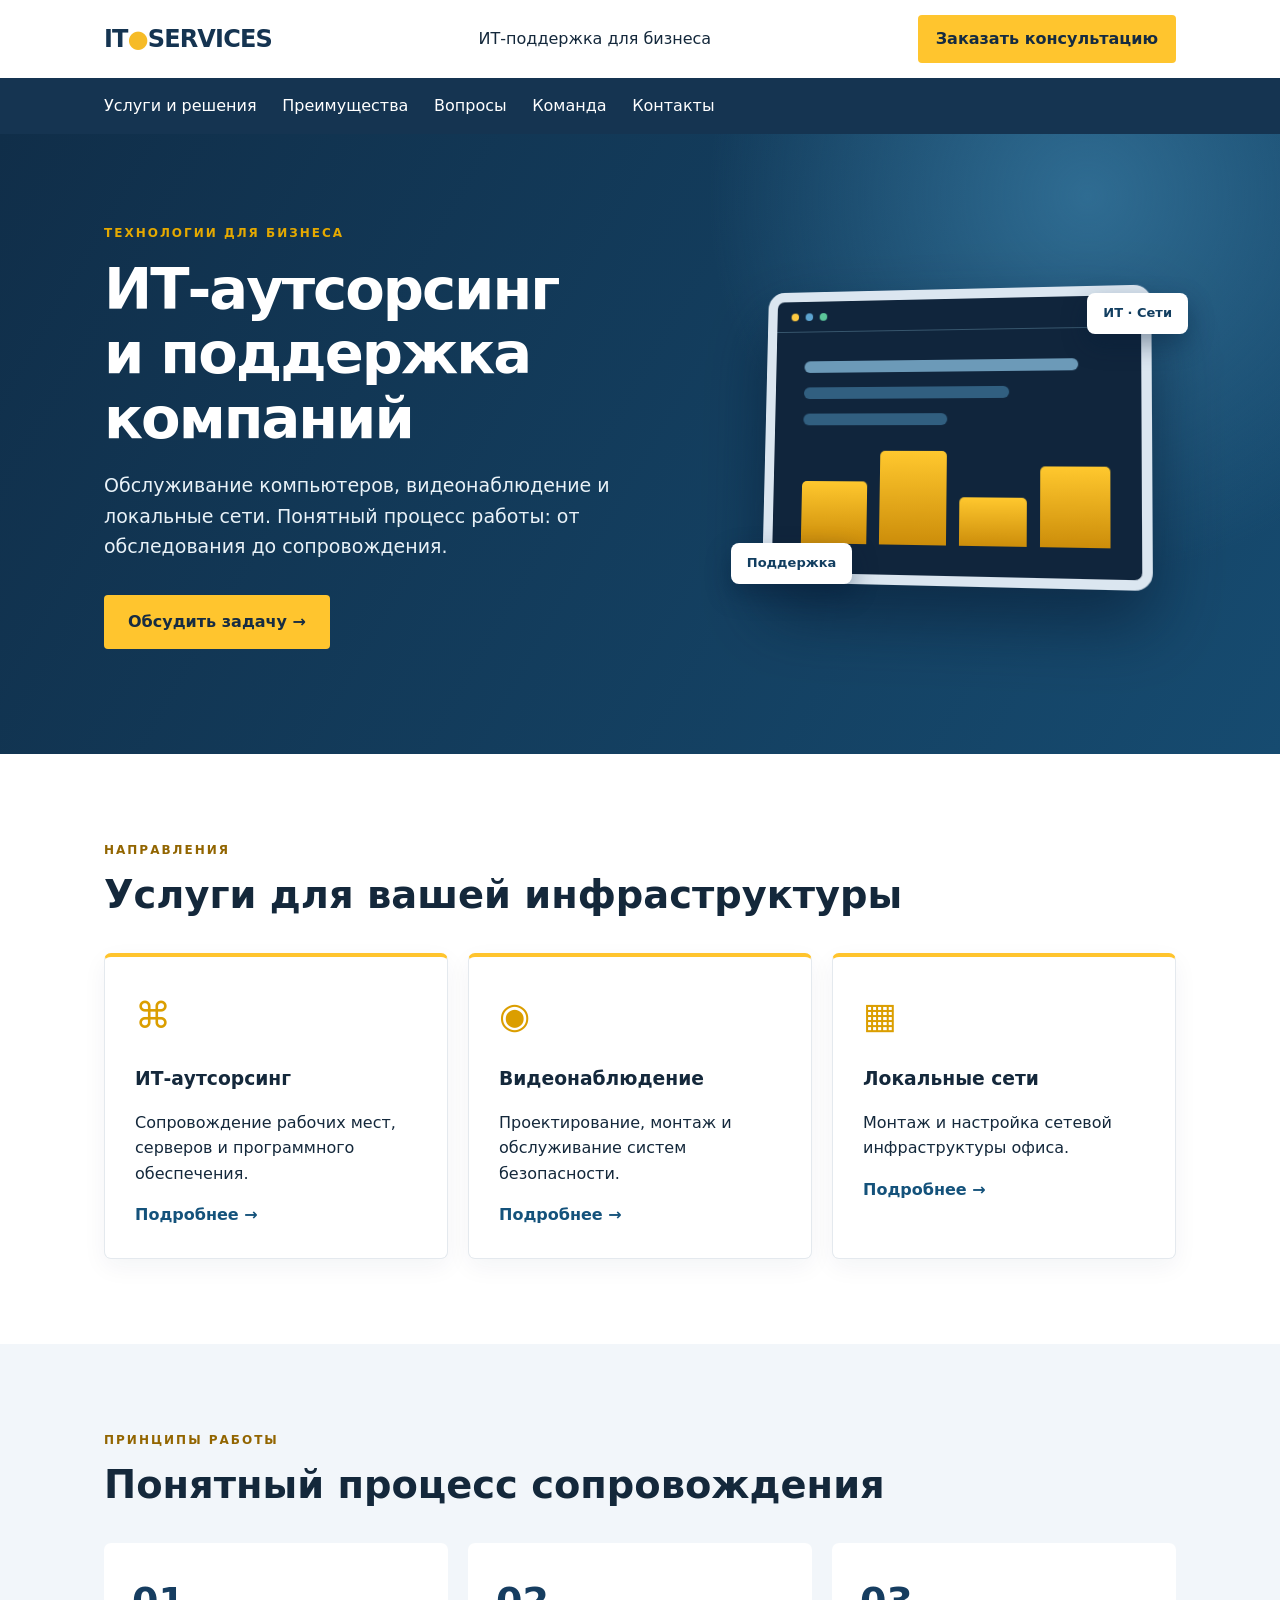
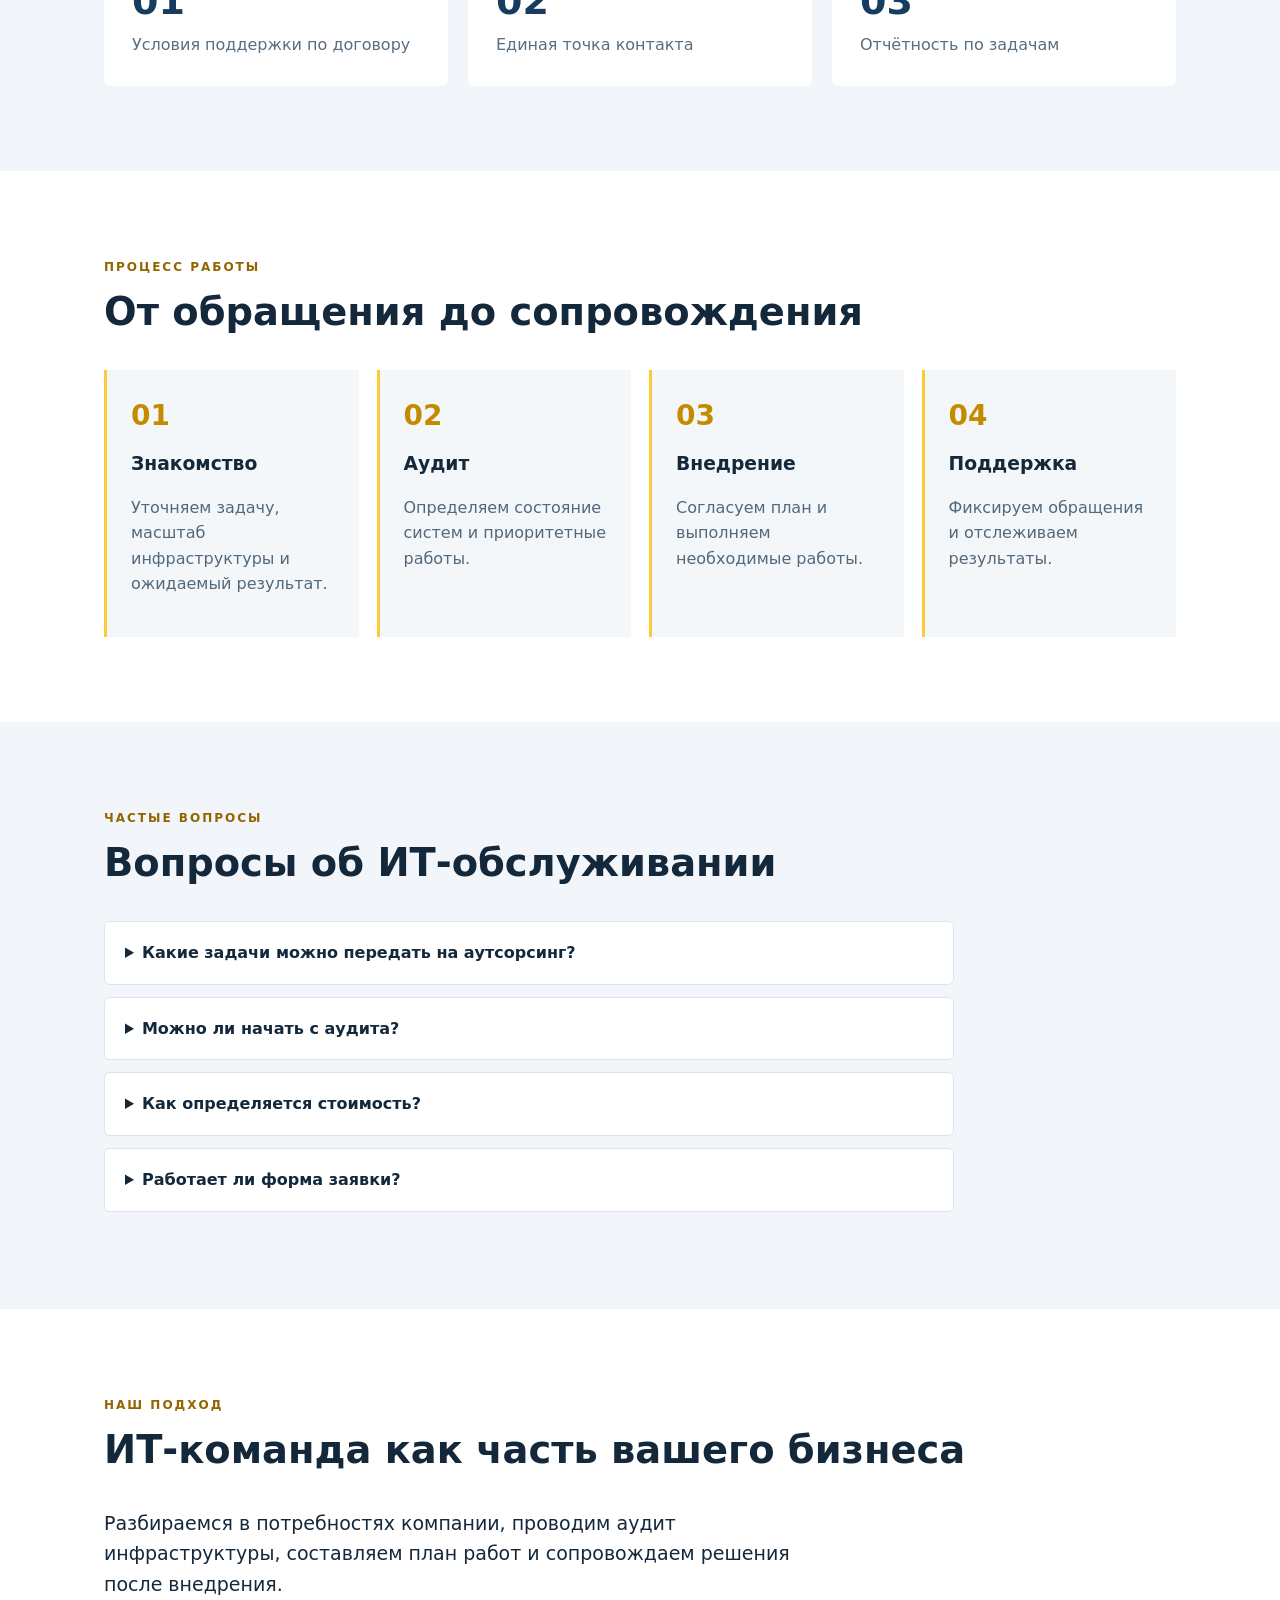
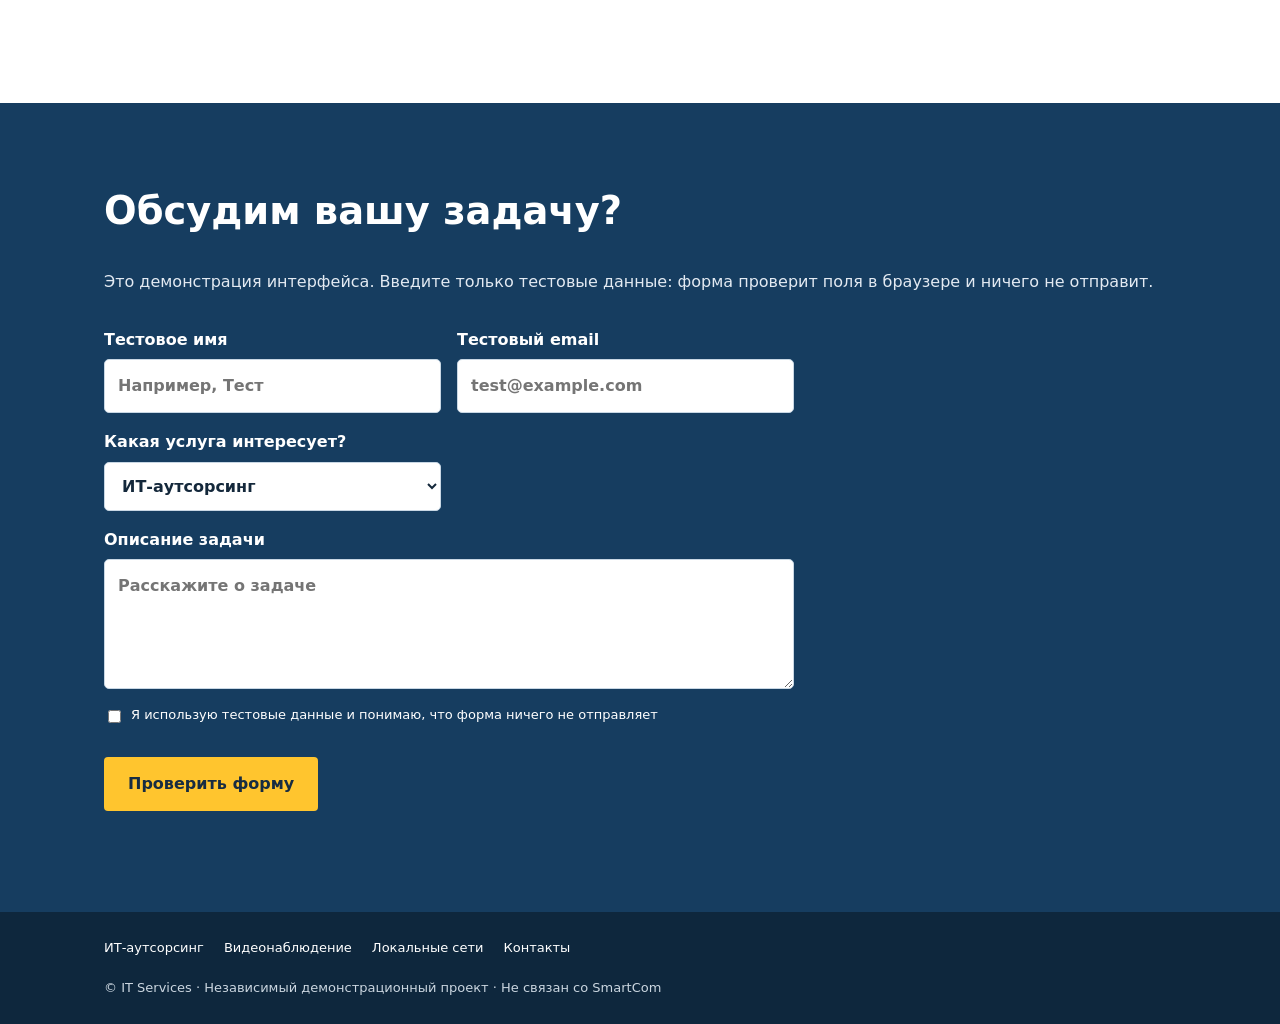
==== commit 627f02fa: "Improve responsive UX, accessibility and static validation" ====
--- a/index.html
+++ b/index.html
@@ -1 +1 @@
-<!doctype html><html lang="ru"><head><meta charset="utf-8"><meta name="viewport" content="width=device-width,initial-scale=1"><title>IT Services — демонстрационный референс</title><link rel="icon" href="assets/favicon.svg" type="image/svg+xml"><meta property="og:type" content="website"><meta property="og:title" content="IT Services — ИТ-поддержка для бизнеса"><meta property="og:description" content="Демонстрационный сайт услуг ИТ-аутсорсинга, видеонаблюдения и локальных сетей."><meta property="og:url" content="https://mars485.github.io/smartcom-reference/"><link rel="canonical" href="https://mars485.github.io/smartcom-reference/"><meta name="theme-color" content="#153451"><meta name="description" content="Демонстрационный сайт IT Services: ИТ-аутсорсинг, видеонаблюдение и локальные сети."><link rel="stylesheet" href="assets/css/style.css"></head><body><header><div class="top wrap"><a class="logo" href="#">IT<span>●</span>SERVICES</a><span>ИТ-поддержка для бизнеса</span><a class="call" href="#contact">Заказать консультацию</a></div><nav><div class="wrap"><a class="nav-brand" href="#">IT SERVICES</a><button class="menu-toggle" aria-label="Открыть меню" aria-expanded="false" aria-controls="nav-links">☰</button><div id="nav-links" class="nav-links"><a href="#services">Услуги и решения</a><a href="#benefits">Преимущества</a><a href="#faq">Вопросы</a><a href="pages/team.html">Команда</a><a href="pages/contacts.html">Контакты</a></div></div></nav></header><main><section class="hero"><div class="wrap"><div class="hero-layout"><div class="hero-copy"><div class="tag">ТЕХНОЛОГИИ ДЛЯ БИЗНЕСА</div><h1>ИТ-аутсорсинг<br>и поддержка компаний</h1><p>Обслуживание компьютеров, видеонаблюдение и локальные сети. Прозрачные условия и профессиональная поддержка.</p><a class="btn" href="#contact">Обсудить задачу →</a></div><div class="hero-art" aria-hidden="true"><div class="monitor"><div class="monitor-top"><i></i><i></i><i></i></div><div class="monitor-body"><div class="line long"></div><div class="line"></div><div class="line short"></div><div class="bars"><b></b><b></b><b></b><b></b></div></div></div><div class="float-chip chip-a">● ONLINE</div><div class="float-chip chip-b">✓ Защищено</div></div></div></section><section class="wrap section" id="services"><p class="eyebrow">НАШИ РЕШЕНИЯ</p><h2>Услуги для вашей инфраструктуры</h2><div class="grid"><article><div class="icon">⌘</div><h3>ИТ-аутсорсинг</h3><p>Сопровождение рабочих мест, серверов и программного обеспечения.</p><a href="pages/outsourcing.html">Подробнее →</a></article><article><div class="icon">◉</div><h3>Видеонаблюдение</h3><p>Проектирование, монтаж и обслуживание систем безопасности.</p><a href="pages/surveillance.html">Подробнее →</a></article><article><div class="icon">▦</div><h3>Локальные сети</h3><p>Монтаж и настройка сетевой инфраструктуры офиса.</p><a href="pages/networks.html">Подробнее →</a></article></div></section><section class="alt section" id="benefits"><div class="wrap"><p class="eyebrow">ПОЧЕМУ МЫ</p><h2>Надёжная поддержка без лишних затрат</h2><div class="stats"><div><strong>01</strong><span>Условия поддержки по договору</span></div><div><strong>02</strong><span>Единая точка контакта</span></div><div><strong>03</strong><span>Отчётность по задачам</span></div></div></div></section><section class="wrap section" id="workflow"><p class="eyebrow">ПРОЦЕСС РАБОТЫ</p><h2>От обращения до сопровождения</h2><div class="steps"><article><span>01</span><h3>Знакомство</h3><p>Уточняем задачу, масштаб инфраструктуры и ожидаемый результат.</p></article><article><span>02</span><h3>Аудит</h3><p>Определяем состояние систем и приоритетные работы.</p></article><article><span>03</span><h3>Внедрение</h3><p>Согласуем план и выполняем необходимые работы.</p></article><article><span>04</span><h3>Поддержка</h3><p>Фиксируем обращения и отслеживаем результаты.</p></article></div></section><section class="alt section" id="faq"><div class="wrap"><p class="eyebrow">ЧАСТЫЕ ВОПРОСЫ</p><h2>Вопросы об ИТ-обслуживании</h2><div class="faq"><details><summary>Какие задачи можно передать на аутсорсинг?</summary><p>Поддержку компьютеров и пользователей, сетевое администрирование, настройку резервного копирования и обслуживание оборудования.</p></details><details><summary>Можно ли начать с аудита?</summary><p>Да, обследование инфраструктуры помогает определить объём работ и сформировать план.</p></details><details><summary>Как определяется стоимость?</summary><p>Обычно учитываются количество рабочих мест, серверов, объектов и согласованный уровень обслуживания. Цены здесь не указаны, поскольку сайт демонстрационный.</p></details><details><summary>Работает ли форма заявки?</summary><p>Сейчас форма только проверяет поля в браузере. Данные не сохраняются и не отправляются.</p></details></div></div></section><section class="wrap section" id="team"><p class="eyebrow">НАШ ПОДХОД</p><h2>ИТ-команда как часть вашего бизнеса</h2><p class="narrow">Разбираемся в потребностях компании, проводим аудит инфраструктуры, составляем план работ и сопровождаем решения после внедрения.</p></section><section class="contact section" id="contact"><div class="wrap"><h2>Обсудим вашу задачу?</h2><p>Оставьте заявку для демонстрации интерфейса. Форма работает в режиме предпросмотра и не передаёт данные на сервер.</p><form id="lead-form" class="lead-form"><label>Ваше имя<input name="name" autocomplete="name" required minlength="2" placeholder="Как к вам обращаться"></label><label>Email<input name="email" type="email" autocomplete="email" required placeholder="name@example.com"></label><label>Какая услуга интересует?<select name="service"><option>ИТ-аутсорсинг</option><option>Видеонаблюдение</option><option>Локальные сети</option></select></label><label>Описание задачи<textarea name="message" rows="4" placeholder="Расскажите о задаче"></textarea></label><label class="consent"><input type="checkbox" required> Я понимаю, что это демонстрационная форма и данные не отправляются</label><button class="btn" type="submit">Проверить форму</button><p id="form-status" role="status" aria-live="polite"></p></form></div></section></main><footer><div class="wrap"><div class="footer-links"><a href="pages/outsourcing.html">ИТ-аутсорсинг</a><a href="pages/surveillance.html">Видеонаблюдение</a><a href="pages/networks.html">Локальные сети</a><a href="pages/contacts.html">Контакты</a></div>© IT Services · Демонстрационный проект по мотивам структуры smartcomit.ru · Неофициальный сайт</div></footer><script src="assets/js/main.js" defer></script></body></html>+<!doctype html><html lang="ru"><head><meta charset="utf-8"><meta name="viewport" content="width=device-width,initial-scale=1"><title>IT Services — демонстрационный референс</title><link rel="icon" href="assets/favicon.svg" type="image/svg+xml"><meta property="og:type" content="website"><meta property="og:title" content="IT Services — ИТ-поддержка для бизнеса"><meta property="og:description" content="Демонстрационный сайт услуг ИТ-аутсорсинга, видеонаблюдения и локальных сетей."><meta property="og:url" content="https://mars485.github.io/smartcom-reference/"><link rel="canonical" href="https://mars485.github.io/smartcom-reference/"><meta name="theme-color" content="#153451"><meta name="description" content="Демонстрационный сайт IT Services: ИТ-аутсорсинг, видеонаблюдение и локальные сети."><link rel="stylesheet" href="assets/css/style.css"></head><body><a class="skip-link" href="#main">К основному содержимому</a><header><div class="top wrap"><a class="logo" href="#">IT<span>●</span>SERVICES</a><span>ИТ-поддержка для бизнеса</span><a class="call" href="#contact">Заказать консультацию</a></div><nav aria-label="Основная навигация"><div class="wrap"><a class="nav-brand" href="#">IT SERVICES</a><button class="menu-toggle" aria-label="Открыть меню" aria-expanded="false" aria-controls="nav-links">☰</button><div id="nav-links" class="nav-links"><a href="#services">Услуги и решения</a><a href="#benefits">Преимущества</a><a href="#faq">Вопросы</a><a href="pages/team.html">Команда</a><a href="pages/contacts.html">Контакты</a></div></div></nav></header><main id="main"><section class="hero"><div class="wrap"><div class="hero-layout"><div class="hero-copy"><div class="tag">ТЕХНОЛОГИИ ДЛЯ БИЗНЕСА</div><h1>ИТ-аутсорсинг<br>и поддержка компаний</h1><p>Обслуживание компьютеров, видеонаблюдение и локальные сети. Понятный процесс работы: от обследования до сопровождения.</p><a class="btn" href="#contact">Обсудить задачу →</a></div><div class="hero-art" aria-hidden="true"><div class="monitor"><div class="monitor-top"><i></i><i></i><i></i></div><div class="monitor-body"><div class="line long"></div><div class="line"></div><div class="line short"></div><div class="bars"><b></b><b></b><b></b><b></b></div></div></div><div class="float-chip chip-a">ИТ · Сети</div><div class="float-chip chip-b">Поддержка</div></div></div></section><section class="wrap section" id="services"><p class="eyebrow">НАПРАВЛЕНИЯ</p><h2>Услуги для вашей инфраструктуры</h2><div class="grid"><article><div class="icon">⌘</div><h3>ИТ-аутсорсинг</h3><p>Сопровождение рабочих мест, серверов и программного обеспечения.</p><a href="pages/outsourcing.html">Подробнее →</a></article><article><div class="icon">◉</div><h3>Видеонаблюдение</h3><p>Проектирование, монтаж и обслуживание систем безопасности.</p><a href="pages/surveillance.html">Подробнее →</a></article><article><div class="icon">▦</div><h3>Локальные сети</h3><p>Монтаж и настройка сетевой инфраструктуры офиса.</p><a href="pages/networks.html">Подробнее →</a></article></div></section><section class="alt section" id="benefits"><div class="wrap"><p class="eyebrow">ПРИНЦИПЫ РАБОТЫ</p><h2>Понятный процесс сопровождения</h2><div class="stats"><div><strong>01</strong><span>Условия поддержки по договору</span></div><div><strong>02</strong><span>Единая точка контакта</span></div><div><strong>03</strong><span>Отчётность по задачам</span></div></div></div></section><section class="wrap section" id="workflow"><p class="eyebrow">ПРОЦЕСС РАБОТЫ</p><h2>От обращения до сопровождения</h2><div class="steps"><article><span>01</span><h3>Знакомство</h3><p>Уточняем задачу, масштаб инфраструктуры и ожидаемый результат.</p></article><article><span>02</span><h3>Аудит</h3><p>Определяем состояние систем и приоритетные работы.</p></article><article><span>03</span><h3>Внедрение</h3><p>Согласуем план и выполняем необходимые работы.</p></article><article><span>04</span><h3>Поддержка</h3><p>Фиксируем обращения и отслеживаем результаты.</p></article></div></section><section class="alt section" id="faq"><div class="wrap"><p class="eyebrow">ЧАСТЫЕ ВОПРОСЫ</p><h2>Вопросы об ИТ-обслуживании</h2><div class="faq"><details><summary>Какие задачи можно передать на аутсорсинг?</summary><p>Поддержку компьютеров и пользователей, сетевое администрирование, настройку резервного копирования и обслуживание оборудования.</p></details><details><summary>Можно ли начать с аудита?</summary><p>Да, обследование инфраструктуры помогает определить объём работ и сформировать план.</p></details><details><summary>Как определяется стоимость?</summary><p>Обычно учитываются количество рабочих мест, серверов, объектов и согласованный уровень обслуживания. Цены здесь не указаны, поскольку сайт демонстрационный.</p></details><details><summary>Работает ли форма заявки?</summary><p>Сейчас форма только проверяет поля в браузере. Данные не сохраняются и не отправляются.</p></details></div></div></section><section class="wrap section" id="team"><p class="eyebrow">НАШ ПОДХОД</p><h2>ИТ-команда как часть вашего бизнеса</h2><p class="narrow">Разбираемся в потребностях компании, проводим аудит инфраструктуры, составляем план работ и сопровождаем решения после внедрения.</p></section><section class="contact section" id="contact"><div class="wrap"><h2>Обсудим вашу задачу?</h2><p>Это демонстрация интерфейса. Введите только тестовые данные: форма проверит поля в браузере и ничего не отправит.</p><form id="lead-form" class="lead-form" action="#contact"><label>Тестовое имя<input name="name" required minlength="2" placeholder="Например, Тест"></label><label>Тестовый email<input name="email" type="email" required placeholder="test@example.com"></label><label>Какая услуга интересует?<select name="service"><option>ИТ-аутсорсинг</option><option>Видеонаблюдение</option><option>Локальные сети</option></select></label><label>Описание задачи<textarea name="message" rows="4" placeholder="Расскажите о задаче"></textarea></label><label class="consent"><input type="checkbox" required> Я использую тестовые данные и понимаю, что форма ничего не отправляет</label><button class="btn" type="submit">Проверить форму</button><p id="form-status" role="status" aria-live="polite"></p></form></div></section></main><footer><div class="wrap"><div class="footer-links"><a href="pages/outsourcing.html">ИТ-аутсорсинг</a><a href="pages/surveillance.html">Видеонаблюдение</a><a href="pages/networks.html">Локальные сети</a><a href="pages/contacts.html">Контакты</a></div>© IT Services · Независимый демонстрационный проект · Не связан со SmartCom</div></footer><script src="assets/js/main.js" defer></script></body></html>
--- a/assets/css/style.css
+++ b/assets/css/style.css
@@ -5,3 +5,19 @@
 .inner-hero{background:linear-gradient(120deg,#12334f,#326b90);color:#fff;padding:80px 0}.inner-hero h1{font-size:clamp(36px,5vw,58px);margin:12px 0}.inner-hero p:not(.eyebrow){font-size:19px;max-width:680px}.inner-hero .eyebrow{color:#ffcc40}.demo-note{color:#637487;font-size:13px;margin-top:32px}.lead-form{max-width:690px;display:grid;grid-template-columns:1fr 1fr;gap:16px}.lead-form label{display:flex;flex-direction:column;gap:7px;font-weight:600}.lead-form label:has(textarea),.lead-form .consent,.lead-form #form-status{grid-column:1/-1}.lead-form input:not([type=checkbox]),.lead-form select,.lead-form textarea{width:100%;padding:13px;border:1px solid #c8d7e4;border-radius:5px;font:inherit;background:white;color:#18283c}.lead-form .consent{display:flex;flex-direction:row;align-items:flex-start;font-size:13px;font-weight:400}.lead-form .consent input{margin-top:5px}.lead-form .btn{border:0;cursor:pointer;font:inherit;font-weight:bold;justify-self:start}.lead-form #form-status{margin:0}.grid article a{color:#14527b;font-weight:bold;text-decoration:none}.grid article a:hover{text-decoration:underline}@media(max-width:700px){.lead-form{grid-template-columns:1fr}.inner-hero{padding:55px 0}}
 
 .steps{display:grid;grid-template-columns:repeat(4,minmax(0,1fr));gap:18px}.steps article{border-left:3px solid #ffca37;background:#f4f7fa;padding:24px}.steps span{font-size:28px;font-weight:900;color:#c48b00}.steps h3{margin:10px 0}.steps p{color:#536879}.faq{max-width:850px}.faq details{background:#fff;border:1px solid #dce5ed;border-radius:6px;margin-bottom:12px;padding:0 20px}.faq summary{padding:18px 0;cursor:pointer;font-weight:700}.faq details p{margin:0 0 20px;color:#536879}.footer-links{display:flex;gap:20px;flex-wrap:wrap;margin-bottom:18px}.footer-links a{color:#fff;text-decoration:none}.footer-links a:hover{text-decoration:underline}@media(max-width:850px){.steps{grid-template-columns:repeat(2,1fr)}}@media(max-width:520px){.steps{grid-template-columns:1fr}}
+
+
+/* Shared navigation, focus and small-screen refinements. */
+:root{color-scheme:light;--ink:#14283b;--muted:#4e6375;--surface:#f2f6fa}
+body{color:var(--ink);overflow-wrap:break-word}
+.skip-link{position:absolute;left:1rem;top:-5rem;z-index:100;background:#fff;color:#102e49;padding:.7rem 1rem;border-radius:.35rem;font-weight:700}
+.skip-link:focus{top:1rem}
+.top{min-height:78px}.logo{white-space:nowrap;letter-spacing:-.035em}.nav-links{flex-wrap:wrap;gap:clamp(12px,2vw,27px)}.nav-links a{display:inline-flex;align-items:center;min-height:48px}
+nav a[aria-current="page"]{color:#ffd15c;text-decoration:underline;text-underline-offset:6px}
+.hero,.inner-hero{background:radial-gradient(circle at 85% 10%,#2f6c92 0,transparent 31%),linear-gradient(120deg,#102e49,#164b70)}
+.hero h1,.inner-hero h1{letter-spacing:-.035em}.hero p{color:#e9f2f8}.eyebrow{color:#926500}.contact .lead-form{margin-top:2rem}.contact .lead-form label{color:#fff}.contact .lead-form input,.contact .lead-form select,.contact .lead-form textarea{color:#14283b}
+.contact .lead-form input:focus-visible,.contact .lead-form select:focus-visible,.contact .lead-form textarea:focus-visible{outline:3px solid #ffd15c;outline-offset:2px}
+.text-link{font-weight:700;color:#124f78;text-underline-offset:3px}footer{line-height:1.7}
+@media(max-width:700px){.wrap{padding-left:20px;padding-right:20px}.top{gap:12px}.top .call{padding:9px 12px;font-size:13px}.nav-brand{color:#fff;text-decoration:none}.menu-toggle{min-width:44px;min-height:44px;text-align:center}.nav-links{left:-20px;right:-20px;padding:12px 20px;max-height:calc(100dvh - 100px);overflow:auto}.nav-links a{font-size:16px;min-height:48px}.hero-art{display:none}.hero{padding:68px 0 76px}.hero h1{font-size:clamp(34px,10vw,48px)}.section{padding-top:52px;padding-bottom:58px}.grid article,.steps article{padding:22px}.lead-form .btn{min-height:48px}}
+@media(max-width:380px){.logo{font-size:19px}.top .call{max-width:132px;text-align:center;line-height:1.2}}
+@media(prefers-reduced-motion:reduce){html{scroll-behavior:auto}*,*::before,*::after{transition-duration:.01ms!important;animation-duration:.01ms!important}}
